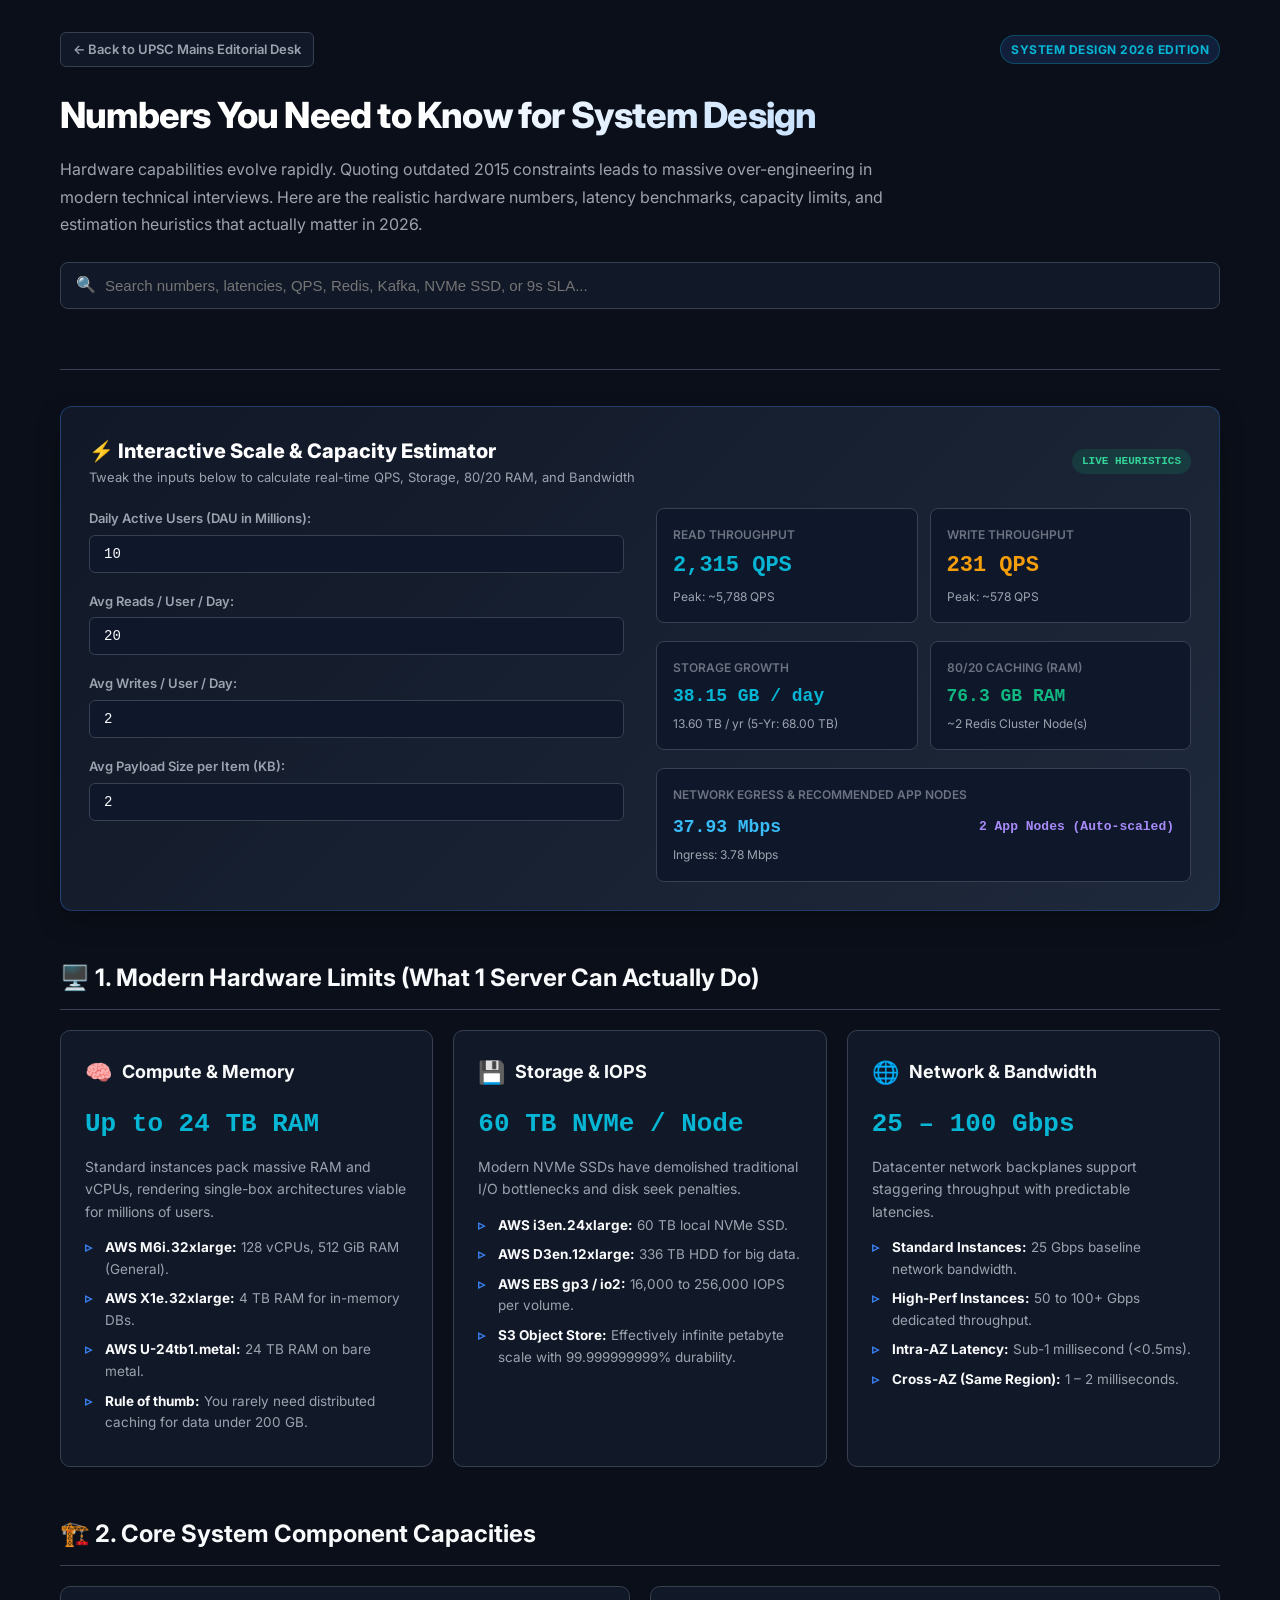
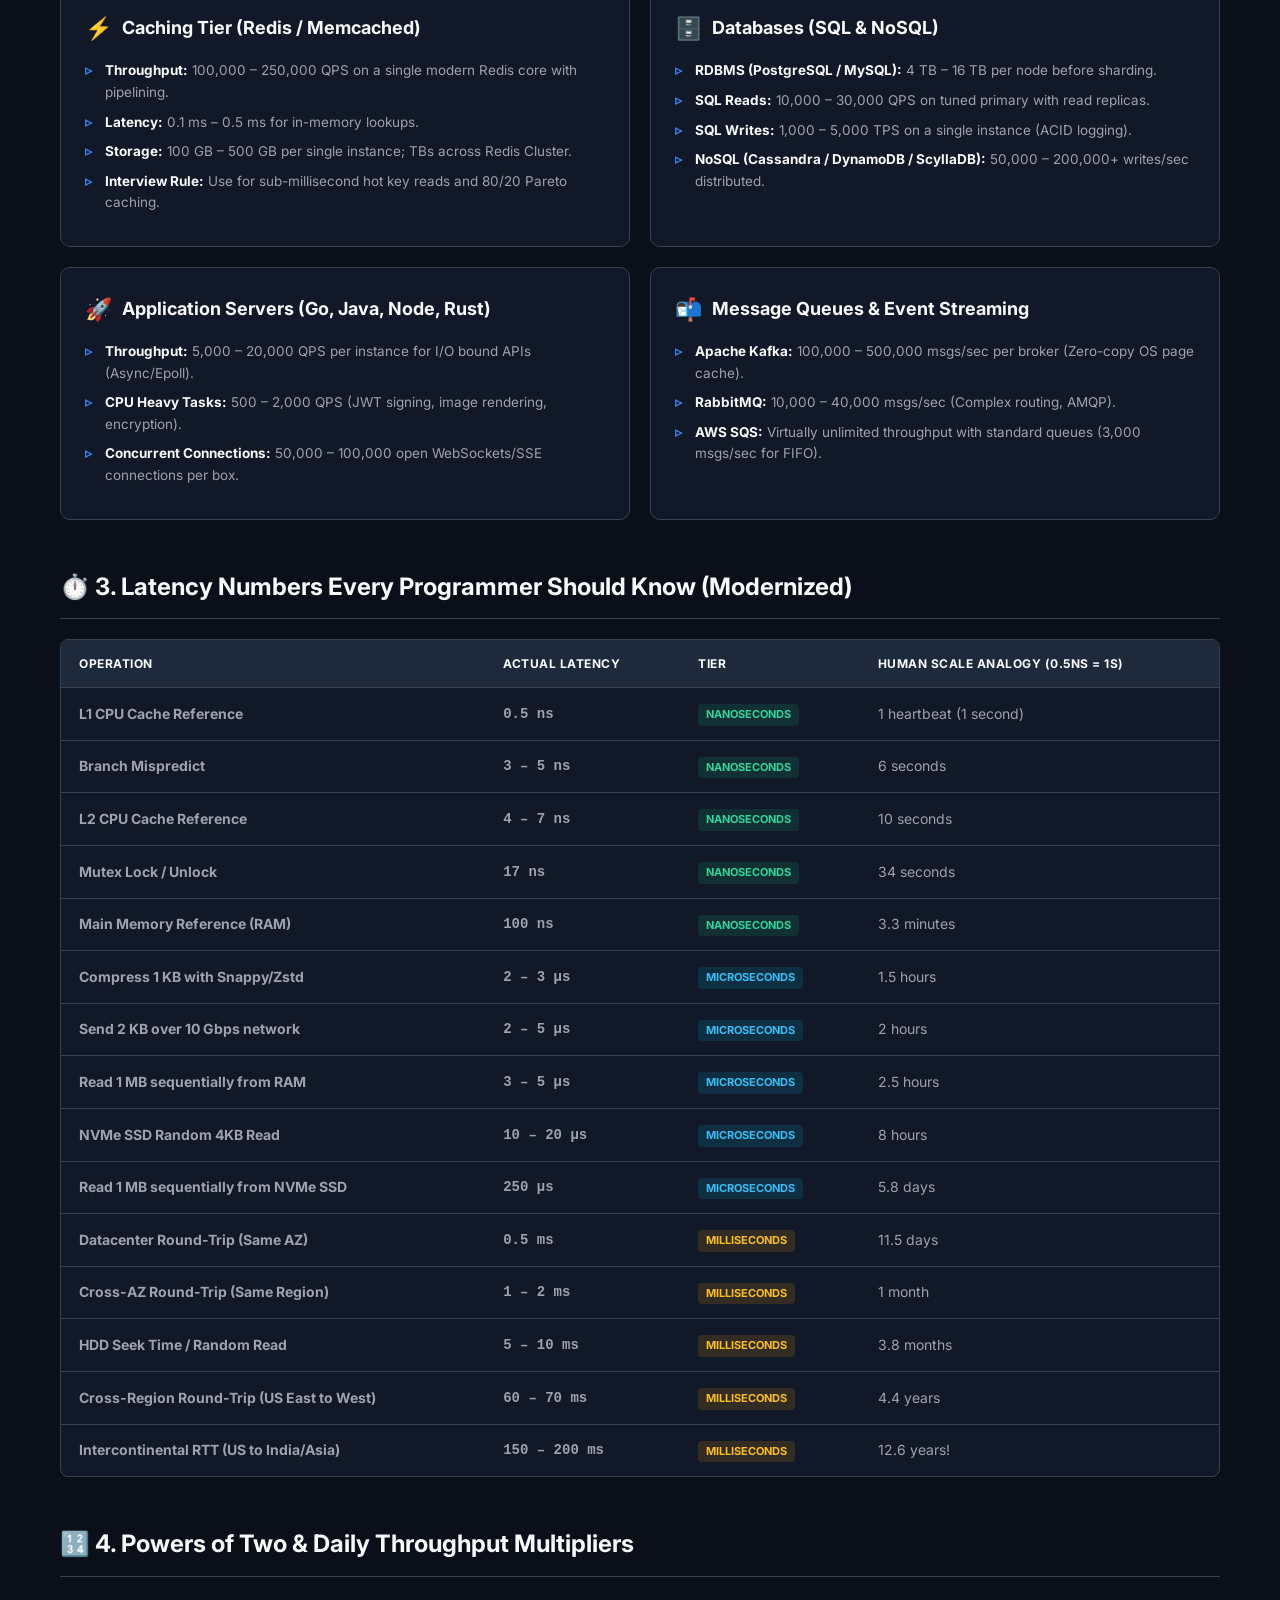
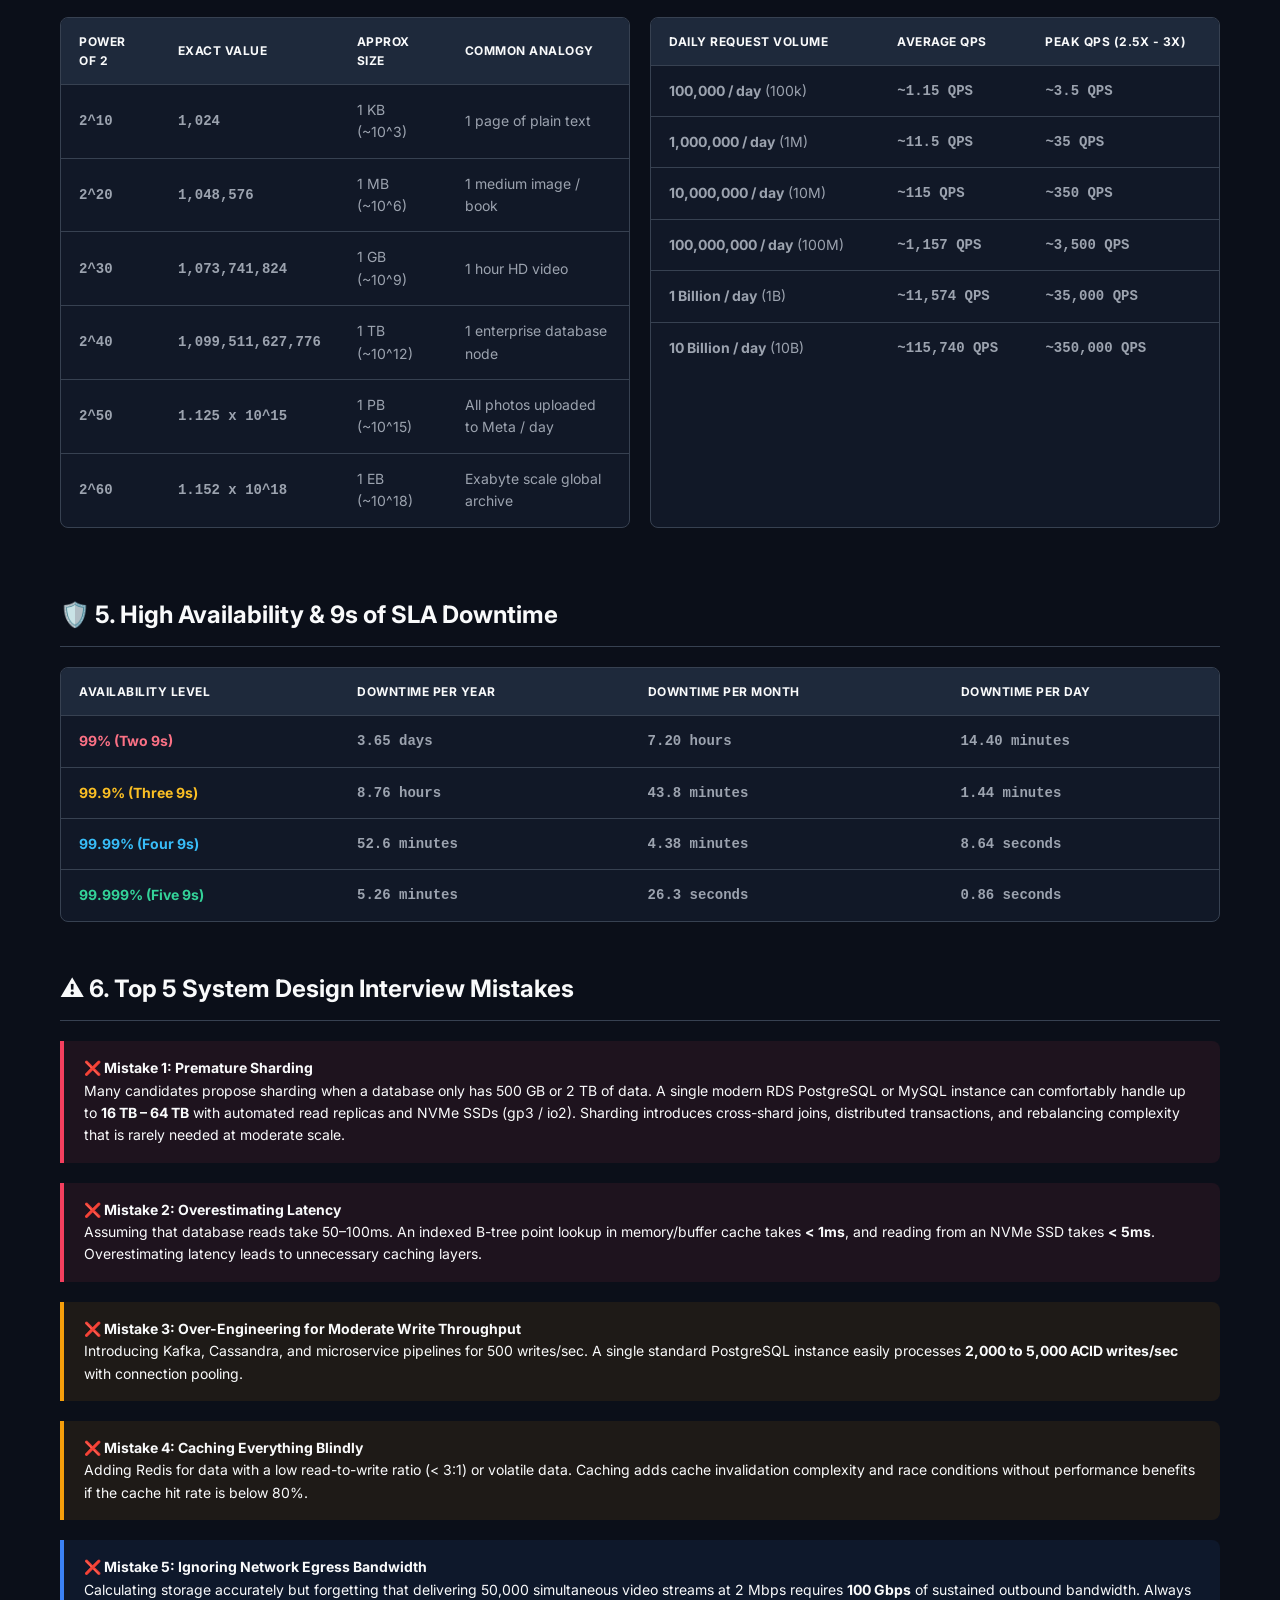
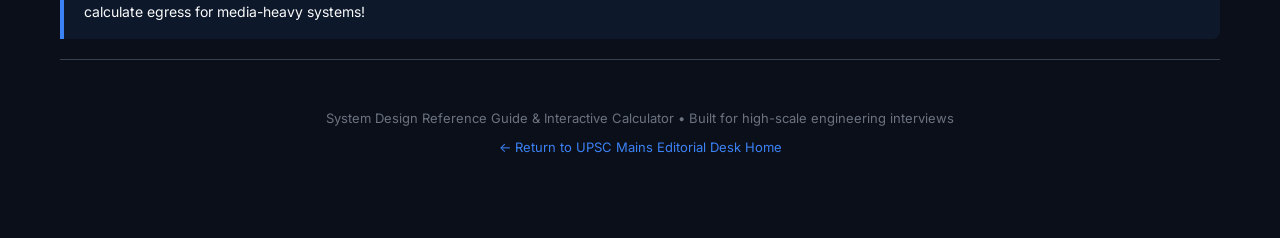
==== frontend/system-design/index.html @ 25557ac2 "Add System Design Numbers to Know interactive reference guide and capacity calculator under /system-" ====
<!DOCTYPE html>
<html lang="en">
<head>
    <meta charset="UTF-8">
    <meta name="viewport" content="width=device-width, initial-scale=1.0">
    <title>Numbers to Know for System Design Interviews | Interactive Reference</title>
    <link rel="preconnect" href="https://fonts.googleapis.com">
    <link rel="preconnect" href="https://fonts.gstatic.com" crossorigin>
    <link href="https://fonts.googleapis.com/css2?family=Inter:wght@400;500;600;700;800&family=JetBrains+Mono:wght@400;500;700;800&display=swap" rel="stylesheet">
    <link rel="stylesheet" href="css/system-design.css">
</head>
<body>

    <div class="sd-container">
        
        <!-- Header & Navigation -->
        <header class="sd-header">
            <div class="sd-top-nav">
                <a href="/" class="back-badge-link">
                    <span>← Back to UPSC Mains Editorial Desk</span>
                </a>
                <span class="sd-pill-tag">System Design 2026 Edition</span>
            </div>
            <h1 class="sd-title">Numbers You Need to Know for System Design</h1>
            <p class="sd-subtitle">
                Hardware capabilities evolve rapidly. Quoting outdated 2015 constraints leads to massive over-engineering in modern technical interviews. Here are the realistic hardware numbers, latency benchmarks, capacity limits, and estimation heuristics that actually matter in 2026.
            </p>

            <!-- Search Box -->
            <div class="sd-search-box">
                <span class="search-icon">🔍</span>
                <input type="text" id="sd-search" class="sd-search-input" placeholder="Search numbers, latencies, QPS, Redis, Kafka, NVMe SSD, or 9s SLA...">
            </div>
        </header>

        <!-- 🧮 INTERACTIVE CAPACITY CALCULATOR -->
        <section class="calc-card">
            <div style="display:flex; justify-content:space-between; align-items:center; margin-bottom: 20px;">
                <div>
                    <h2 style="font-size: 20px; font-weight: 800; color: #fff;">⚡ Interactive Scale & Capacity Estimator</h2>
                    <p style="font-size: 13px; color: var(--text-secondary);">Tweak the inputs below to calculate real-time QPS, Storage, 80/20 RAM, and Bandwidth</p>
                </div>
                <span style="background: rgba(16, 185, 129, 0.15); color: #34d399; font-size: 11px; font-weight: 700; padding: 4px 10px; border-radius: 20px; font-family: var(--font-mono);">
                    LIVE HEURISTICS
                </span>
            </div>

            <div class="calc-grid">
                <!-- Inputs -->
                <div class="calc-inputs">
                    <div class="input-group">
                        <label>Daily Active Users (DAU in Millions):</label>
                        <input type="number" id="calc-dau" class="input-field" value="10" step="1" min="0.1">
                    </div>
                    <div class="input-group">
                        <label>Avg Reads / User / Day:</label>
                        <input type="number" id="calc-reads" class="input-field" value="20" step="1" min="0">
                    </div>
                    <div class="input-group">
                        <label>Avg Writes / User / Day:</label>
                        <input type="number" id="calc-writes" class="input-field" value="2" step="0.5" min="0">
                    </div>
                    <div class="input-group">
                        <label>Avg Payload Size per Item (KB):</label>
                        <input type="number" id="calc-size" class="input-field" value="2" step="0.5" min="0.1">
                    </div>
                </div>

                <!-- Outputs -->
                <div class="calc-outputs">
                    <div style="display:grid; grid-template-columns: 1fr 1fr; gap: 12px;">
                        <div class="calc-result-box">
                            <div class="res-label">Read Throughput</div>
                            <div class="res-value" id="res-read-qps">2,315 QPS</div>
                            <div class="res-sub" id="res-peak-read-qps">Peak: ~5,787 QPS</div>
                        </div>
                        <div class="calc-result-box">
                            <div class="res-label">Write Throughput</div>
                            <div class="res-value" id="res-write-qps" style="color:#f59e0b;">231 QPS</div>
                            <div class="res-sub" id="res-peak-write-qps">Peak: ~579 QPS</div>
                        </div>
                    </div>

                    <div style="display:grid; grid-template-columns: 1fr 1fr; gap: 12px;">
                        <div class="calc-result-box">
                            <div class="res-label">Storage Growth</div>
                            <div class="res-value" id="res-storage-daily" style="font-size:18px;">38.15 GB / day</div>
                            <div class="res-sub" id="res-storage-yearly">13.92 TB / yr</div>
                        </div>
                        <div class="calc-result-box">
                            <div class="res-label">80/20 Caching (RAM)</div>
                            <div class="res-value" id="res-cache-ram" style="font-size:18px; color:#10b981;">76.3 GB RAM</div>
                            <div class="res-sub" id="res-cache-nodes">~2 Redis Nodes</div>
                        </div>
                    </div>

                    <div class="calc-result-box">
                        <div class="res-label">Network Egress & Recommended App Nodes</div>
                        <div style="display:flex; justify-content:space-between; align-items:center; margin-top:4px;">
                            <div class="res-value" id="res-bandwidth-egress" style="font-size:18px; color:#38bdf8;">37.04 Mbps</div>
                            <div style="font-family:var(--font-mono); font-size:13px; font-weight:700; color:#a78bfa;" id="res-recommended-servers">2 App Nodes (Auto-scaled)</div>
                        </div>
                        <div class="res-sub" id="res-bandwidth-ingress">Ingress: 3.70 Mbps</div>
                    </div>
                </div>
            </div>
        </section>

        <!-- 🚀 1. MODERN HARDWARE LIMITS (2026) -->
        <h2 class="section-heading">🖥️ 1. Modern Hardware Limits (What 1 Server Can Actually Do)</h2>
        <div class="grid-3">
            <div class="sd-card">
                <div class="card-icon-title">
                    <span class="card-icon">🧠</span>
                    <h3 class="card-title">Compute & Memory</h3>
                </div>
                <div class="card-metric-highlight">Up to 24 TB RAM</div>
                <p class="card-desc">Standard instances pack massive RAM and vCPUs, rendering single-box architectures viable for millions of users.</p>
                <ul class="card-bullet-list">
                    <li><strong>AWS M6i.32xlarge:</strong> 128 vCPUs, 512 GiB RAM (General).</li>
                    <li><strong>AWS X1e.32xlarge:</strong> 4 TB RAM for in-memory DBs.</li>
                    <li><strong>AWS U-24tb1.metal:</strong> 24 TB RAM on bare metal.</li>
                    <li><strong>Rule of thumb:</strong> You rarely need distributed caching for data under 200 GB.</li>
                </ul>
            </div>

            <div class="sd-card">
                <div class="card-icon-title">
                    <span class="card-icon">💾</span>
                    <h3 class="card-title">Storage & IOPS</h3>
                </div>
                <div class="card-metric-highlight">60 TB NVMe / Node</div>
                <p class="card-desc">Modern NVMe SSDs have demolished traditional I/O bottlenecks and disk seek penalties.</p>
                <ul class="card-bullet-list">
                    <li><strong>AWS i3en.24xlarge:</strong> 60 TB local NVMe SSD.</li>
                    <li><strong>AWS D3en.12xlarge:</strong> 336 TB HDD for big data.</li>
                    <li><strong>AWS EBS gp3 / io2:</strong> 16,000 to 256,000 IOPS per volume.</li>
                    <li><strong>S3 Object Store:</strong> Effectively infinite petabyte scale with 99.999999999% durability.</li>
                </ul>
            </div>

            <div class="sd-card">
                <div class="card-icon-title">
                    <span class="card-icon">🌐</span>
                    <h3 class="card-title">Network & Bandwidth</h3>
                </div>
                <div class="card-metric-highlight">25 – 100 Gbps</div>
                <p class="card-desc">Datacenter network backplanes support staggering throughput with predictable latencies.</p>
                <ul class="card-bullet-list">
                    <li><strong>Standard Instances:</strong> 25 Gbps baseline network bandwidth.</li>
                    <li><strong>High-Perf Instances:</strong> 50 to 100+ Gbps dedicated throughput.</li>
                    <li><strong>Intra-AZ Latency:</strong> Sub-1 millisecond (<0.5ms).</li>
                    <li><strong>Cross-AZ (Same Region):</strong> 1 – 2 milliseconds.</li>
                </ul>
            </div>
        </div>

        <!-- ⚙️ 2. SYSTEM COMPONENT CAPACITIES -->
        <h2 class="section-heading">🏗️ 2. Core System Component Capacities</h2>
        <div class="grid-2">
            <div class="sd-card">
                <div class="card-icon-title">
                    <span class="card-icon">⚡</span>
                    <h3 class="card-title">Caching Tier (Redis / Memcached)</h3>
                </div>
                <ul class="card-bullet-list">
                    <li><strong>Throughput:</strong> 100,000 – 250,000 QPS on a single modern Redis core with pipelining.</li>
                    <li><strong>Latency:</strong> 0.1 ms – 0.5 ms for in-memory lookups.</li>
                    <li><strong>Storage:</strong> 100 GB – 500 GB per single instance; TBs across Redis Cluster.</li>
                    <li><strong>Interview Rule:</strong> Use for sub-millisecond hot key reads and 80/20 Pareto caching.</li>
                </ul>
            </div>

            <div class="sd-card">
                <div class="card-icon-title">
                    <span class="card-icon">🗄️</span>
                    <h3 class="card-title">Databases (SQL & NoSQL)</h3>
                </div>
                <ul class="card-bullet-list">
                    <li><strong>RDBMS (PostgreSQL / MySQL):</strong> 4 TB – 16 TB per node before sharding.</li>
                    <li><strong>SQL Reads:</strong> 10,000 – 30,000 QPS on tuned primary with read replicas.</li>
                    <li><strong>SQL Writes:</strong> 1,000 – 5,000 TPS on a single instance (ACID logging).</li>
                    <li><strong>NoSQL (Cassandra / DynamoDB / ScyllaDB):</strong> 50,000 – 200,000+ writes/sec distributed.</li>
                </ul>
            </div>

            <div class="sd-card">
                <div class="card-icon-title">
                    <span class="card-icon">🚀</span>
                    <h3 class="card-title">Application Servers (Go, Java, Node, Rust)</h3>
                </div>
                <ul class="card-bullet-list">
                    <li><strong>Throughput:</strong> 5,000 – 20,000 QPS per instance for I/O bound APIs (Async/Epoll).</li>
                    <li><strong>CPU Heavy Tasks:</strong> 500 – 2,000 QPS (JWT signing, image rendering, encryption).</li>
                    <li><strong>Concurrent Connections:</strong> 50,000 – 100,000 open WebSockets/SSE connections per box.</li>
                </ul>
            </div>

            <div class="sd-card">
                <div class="card-icon-title">
                    <span class="card-icon">📬</span>
                    <h3 class="card-title">Message Queues & Event Streaming</h3>
                </div>
                <ul class="card-bullet-list">
                    <li><strong>Apache Kafka:</strong> 100,000 – 500,000 msgs/sec per broker (Zero-copy OS page cache).</li>
                    <li><strong>RabbitMQ:</strong> 10,000 – 40,000 msgs/sec (Complex routing, AMQP).</li>
                    <li><strong>AWS SQS:</strong> Virtually unlimited throughput with standard queues (3,000 msgs/sec for FIFO).</li>
                </ul>
            </div>
        </div>

        <!-- ⏱️ 3. LATENCY NUMBERS EVERY SYSTEM DESIGNER MUST KNOW -->
        <h2 class="section-heading">⏱️ 3. Latency Numbers Every Programmer Should Know (Modernized)</h2>
        <div class="table-responsive">
            <table class="sd-table">
                <thead>
                    <tr>
                        <th>Operation</th>
                        <th>Actual Latency</th>
                        <th>Tier</th>
                        <th>Human Scale Analogy (0.5ns = 1s)</th>
                    </tr>
                </thead>
                <tbody>
                    <tr>
                        <td><strong>L1 CPU Cache Reference</strong></td>
                        <td class="mono-val">0.5 ns</td>
                        <td><span class="badge-tier tier-ns">Nanoseconds</span></td>
                        <td>1 heartbeat (1 second)</td>
                    </tr>
                    <tr>
                        <td><strong>Branch Mispredict</strong></td>
                        <td class="mono-val">3 – 5 ns</td>
                        <td><span class="badge-tier tier-ns">Nanoseconds</span></td>
                        <td>6 seconds</td>
                    </tr>
                    <tr>
                        <td><strong>L2 CPU Cache Reference</strong></td>
                        <td class="mono-val">4 – 7 ns</td>
                        <td><span class="badge-tier tier-ns">Nanoseconds</span></td>
                        <td>10 seconds</td>
                    </tr>
                    <tr>
                        <td><strong>Mutex Lock / Unlock</strong></td>
                        <td class="mono-val">17 ns</td>
                        <td><span class="badge-tier tier-ns">Nanoseconds</span></td>
                        <td>34 seconds</td>
                    </tr>
                    <tr>
                        <td><strong>Main Memory Reference (RAM)</strong></td>
                        <td class="mono-val">100 ns</td>
                        <td><span class="badge-tier tier-ns">Nanoseconds</span></td>
                        <td>3.3 minutes</td>
                    </tr>
                    <tr>
                        <td><strong>Compress 1 KB with Snappy/Zstd</strong></td>
                        <td class="mono-val">2 – 3 µs</td>
                        <td><span class="badge-tier tier-us">Microseconds</span></td>
                        <td>1.5 hours</td>
                    </tr>
                    <tr>
                        <td><strong>Send 2 KB over 10 Gbps network</strong></td>
                        <td class="mono-val">2 – 5 µs</td>
                        <td><span class="badge-tier tier-us">Microseconds</span></td>
                        <td>2 hours</td>
                    </tr>
                    <tr>
                        <td><strong>Read 1 MB sequentially from RAM</strong></td>
                        <td class="mono-val">3 – 5 µs</td>
                        <td><span class="badge-tier tier-us">Microseconds</span></td>
                        <td>2.5 hours</td>
                    </tr>
                    <tr>
                        <td><strong>NVMe SSD Random 4KB Read</strong></td>
                        <td class="mono-val">10 – 20 µs</td>
                        <td><span class="badge-tier tier-us">Microseconds</span></td>
                        <td>8 hours</td>
                    </tr>
                    <tr>
                        <td><strong>Read 1 MB sequentially from NVMe SSD</strong></td>
                        <td class="mono-val">250 µs</td>
                        <td><span class="badge-tier tier-us">Microseconds</span></td>
                        <td>5.8 days</td>
                    </tr>
                    <tr>
                        <td><strong>Datacenter Round-Trip (Same AZ)</strong></td>
                        <td class="mono-val">0.5 ms</td>
                        <td><span class="badge-tier tier-ms">Milliseconds</span></td>
                        <td>11.5 days</td>
                    </tr>
                    <tr>
                        <td><strong>Cross-AZ Round-Trip (Same Region)</strong></td>
                        <td class="mono-val">1 – 2 ms</td>
                        <td><span class="badge-tier tier-ms">Milliseconds</span></td>
                        <td>1 month</td>
                    </tr>
                    <tr>
                        <td><strong>HDD Seek Time / Random Read</strong></td>
                        <td class="mono-val">5 – 10 ms</td>
                        <td><span class="badge-tier tier-ms">Milliseconds</span></td>
                        <td>3.8 months</td>
                    </tr>
                    <tr>
                        <td><strong>Cross-Region Round-Trip (US East to West)</strong></td>
                        <td class="mono-val">60 – 70 ms</td>
                        <td><span class="badge-tier tier-ms">Milliseconds</span></td>
                        <td>4.4 years</td>
                    </tr>
                    <tr>
                        <td><strong>Intercontinental RTT (US to India/Asia)</strong></td>
                        <td class="mono-val">150 – 200 ms</td>
                        <td><span class="badge-tier tier-ms">Milliseconds</span></td>
                        <td>12.6 years!</td>
                    </tr>
                </tbody>
            </table>
        </div>

        <!-- 🔢 4. POWERS OF TWO & QPS MULTIPLIERS -->
        <h2 class="section-heading">🔢 4. Powers of Two & Daily Throughput Multipliers</h2>
        <div class="grid-2">
            <div class="table-responsive">
                <table class="sd-table">
                    <thead>
                        <tr>
                            <th>Power of 2</th>
                            <th>Exact Value</th>
                            <th>Approx Size</th>
                            <th>Common Analogy</th>
                        </tr>
                    </thead>
                    <tbody>
                        <tr>
                            <td class="mono-val">2^10</td>
                            <td class="mono-val">1,024</td>
                            <td>1 KB (~10^3)</td>
                            <td>1 page of plain text</td>
                        </tr>
                        <tr>
                            <td class="mono-val">2^20</td>
                            <td class="mono-val">1,048,576</td>
                            <td>1 MB (~10^6)</td>
                            <td>1 medium image / book</td>
                        </tr>
                        <tr>
                            <td class="mono-val">2^30</td>
                            <td class="mono-val">1,073,741,824</td>
                            <td>1 GB (~10^9)</td>
                            <td>1 hour HD video</td>
                        </tr>
                        <tr>
                            <td class="mono-val">2^40</td>
                            <td class="mono-val">1,099,511,627,776</td>
                            <td>1 TB (~10^12)</td>
                            <td>1 enterprise database node</td>
                        </tr>
                        <tr>
                            <td class="mono-val">2^50</td>
                            <td class="mono-val">1.125 x 10^15</td>
                            <td>1 PB (~10^15)</td>
                            <td>All photos uploaded to Meta / day</td>
                        </tr>
                        <tr>
                            <td class="mono-val">2^60</td>
                            <td class="mono-val">1.152 x 10^18</td>
                            <td>1 EB (~10^18)</td>
                            <td>Exabyte scale global archive</td>
                        </tr>
                    </tbody>
                </table>
            </div>

            <div class="table-responsive">
                <table class="sd-table">
                    <thead>
                        <tr>
                            <th>Daily Request Volume</th>
                            <th>Average QPS</th>
                            <th>Peak QPS (2.5x - 3x)</th>
                        </tr>
                    </thead>
                    <tbody>
                        <tr>
                            <td><strong>100,000 / day</strong> (100k)</td>
                            <td class="mono-val">~1.15 QPS</td>
                            <td class="mono-val">~3.5 QPS</td>
                        </tr>
                        <tr>
                            <td><strong>1,000,000 / day</strong> (1M)</td>
                            <td class="mono-val">~11.5 QPS</td>
                            <td class="mono-val">~35 QPS</td>
                        </tr>
                        <tr>
                            <td><strong>10,000,000 / day</strong> (10M)</td>
                            <td class="mono-val">~115 QPS</td>
                            <td class="mono-val">~350 QPS</td>
                        </tr>
                        <tr>
                            <td><strong>100,000,000 / day</strong> (100M)</td>
                            <td class="mono-val">~1,157 QPS</td>
                            <td class="mono-val">~3,500 QPS</td>
                        </tr>
                        <tr>
                            <td><strong>1 Billion / day</strong> (1B)</td>
                            <td class="mono-val">~11,574 QPS</td>
                            <td class="mono-val">~35,000 QPS</td>
                        </tr>
                        <tr>
                            <td><strong>10 Billion / day</strong> (10B)</td>
                            <td class="mono-val">~115,740 QPS</td>
                            <td class="mono-val">~350,000 QPS</td>
                        </tr>
                    </tbody>
                </table>
            </div>
        </div>

        <!-- 🛡️ 5. HIGH AVAILABILITY & SLA (THE 9s) -->
        <h2 class="section-heading">🛡️ 5. High Availability & 9s of SLA Downtime</h2>
        <div class="table-responsive">
            <table class="sd-table">
                <thead>
                    <tr>
                        <th>Availability Level</th>
                        <th>Downtime per Year</th>
                        <th>Downtime per Month</th>
                        <th>Downtime per Day</th>
                    </tr>
                </thead>
                <tbody>
                    <tr>
                        <td><strong style="color:#fb7185;">99% (Two 9s)</strong></td>
                        <td class="mono-val">3.65 days</td>
                        <td class="mono-val">7.20 hours</td>
                        <td class="mono-val">14.40 minutes</td>
                    </tr>
                    <tr>
                        <td><strong style="color:#fbbf24;">99.9% (Three 9s)</strong></td>
                        <td class="mono-val">8.76 hours</td>
                        <td class="mono-val">43.8 minutes</td>
                        <td class="mono-val">1.44 minutes</td>
                    </tr>
                    <tr>
                        <td><strong style="color:#38bdf8;">99.99% (Four 9s)</strong></td>
                        <td class="mono-val">52.6 minutes</td>
                        <td class="mono-val">4.38 minutes</td>
                        <td class="mono-val">8.64 seconds</td>
                    </tr>
                    <tr>
                        <td><strong style="color:#34d399;">99.999% (Five 9s)</strong></td>
                        <td class="mono-val">5.26 minutes</td>
                        <td class="mono-val">26.3 seconds</td>
                        <td class="mono-val">0.86 seconds</td>
                    </tr>
                </tbody>
            </table>
        </div>

        <!-- ⚠️ 6. COMMON INTERVIEW MISTAKES (DEEP DIVE) -->
        <h2 class="section-heading">⚠️ 6. Top 5 System Design Interview Mistakes</h2>
        <div class="sd-alert danger">
            <strong>❌ Mistake 1: Premature Sharding</strong><br>
            Many candidates propose sharding when a database only has 500 GB or 2 TB of data. A single modern RDS PostgreSQL or MySQL instance can comfortably handle up to <strong>16 TB – 64 TB</strong> with automated read replicas and NVMe SSDs (gp3 / io2). Sharding introduces cross-shard joins, distributed transactions, and rebalancing complexity that is rarely needed at moderate scale.
        </div>

        <div class="sd-alert danger">
            <strong>❌ Mistake 2: Overestimating Latency</strong><br>
            Assuming that database reads take 50–100ms. An indexed B-tree point lookup in memory/buffer cache takes <strong>< 1ms</strong>, and reading from an NVMe SSD takes <strong>< 5ms</strong>. Overestimating latency leads to unnecessary caching layers.
        </div>

        <div class="sd-alert">
            <strong>❌ Mistake 3: Over-Engineering for Moderate Write Throughput</strong><br>
            Introducing Kafka, Cassandra, and microservice pipelines for 500 writes/sec. A single standard PostgreSQL instance easily processes <strong>2,000 to 5,000 ACID writes/sec</strong> with connection pooling.
        </div>

        <div class="sd-alert">
            <strong>❌ Mistake 4: Caching Everything Blindly</strong><br>
            Adding Redis for data with a low read-to-write ratio (< 3:1) or volatile data. Caching adds cache invalidation complexity and race conditions without performance benefits if the cache hit rate is below 80%.
        </div>

        <div class="sd-alert info">
            <strong>❌ Mistake 5: Ignoring Network Egress Bandwidth</strong><br>
            Calculating storage accurately but forgetting that delivering 50,000 simultaneous video streams at 2 Mbps requires <strong>100 Gbps</strong> of sustained outbound bandwidth. Always calculate egress for media-heavy systems!
        </div>

        <!-- Footer -->
        <footer class="sd-footer">
            <p>System Design Reference Guide & Interactive Calculator • Built for high-scale engineering interviews</p>
            <p style="margin-top: 8px;">
                <a href="/" style="color: var(--accent-blue); text-decoration: none;">← Return to UPSC Mains Editorial Desk Home</a>
            </p>
        </footer>

    </div>

    <script src="js/system-design.js"></script>
</body>
</html>
---- frontend/system-design/css/system-design.css ----
:root {
  --bg-primary: #0b0f19;
  --bg-secondary: #111827;
  --bg-card: #1f2937;
  --bg-card-hover: #283548;
  --border-color: #374151;
  --border-focus: #3b82f6;
  --text-main: #f9fafb;
  --text-secondary: #9ca3af;
  --text-muted: #6b7280;
  --accent-blue: #3b82f6;
  --accent-cyan: #06b6d4;
  --accent-emerald: #10b981;
  --accent-amber: #f59e0b;
  --accent-rose: #f43f5e;
  --accent-purple: #8b5cf6;
  --font-mono: ui-monospace, SFMono-Regular, Menlo, Monaco, Consolas, monospace;
  --font-sans: 'Inter', -apple-system, BlinkMacSystemFont, "Segoe UI", Roboto, sans-serif;
}

* {
  box-sizing: border-box;
  margin: 0;
  padding: 0;
}

body {
  font-family: var(--font-sans);
  background-color: var(--bg-primary);
  color: var(--text-main);
  line-height: 1.6;
  -webkit-font-smoothing: antialiased;
}

.sd-container {
  max-width: 1200px;
  margin: 0 auto;
  padding: 32px 20px 80px 20px;
}

/* Header & Masthead */
.sd-header {
  border-bottom: 1px solid var(--border-color);
  padding-bottom: 28px;
  margin-bottom: 36px;
}

.sd-top-nav {
  display: flex;
  justify-content: space-between;
  align-items: center;
  margin-bottom: 20px;
}

.back-badge-link {
  display: inline-flex;
  align-items: center;
  gap: 6px;
  color: var(--text-secondary);
  text-decoration: none;
  font-size: 13px;
  font-weight: 600;
  padding: 6px 12px;
  background: var(--bg-secondary);
  border: 1px solid var(--border-color);
  border-radius: 6px;
  transition: all 0.2s;
}

.back-badge-link:hover {
  color: var(--text-main);
  border-color: var(--accent-blue);
  background: rgba(59, 130, 246, 0.1);
}

.sd-pill-tag {
  background: rgba(59, 130, 246, 0.15);
  color: var(--accent-cyan);
  font-size: 12px;
  font-weight: 700;
  padding: 4px 10px;
  border-radius: 20px;
  border: 1px solid rgba(6, 182, 212, 0.3);
  text-transform: uppercase;
  letter-spacing: 0.5px;
}

.sd-title {
  font-size: 36px;
  font-weight: 800;
  letter-spacing: -0.8px;
  margin-bottom: 12px;
  background: linear-gradient(135deg, #ffffff 30%, #93c5fd 100%);
  -webkit-background-clip: text;
  -webkit-text-fill-color: transparent;
}

.sd-subtitle {
  color: var(--text-secondary);
  font-size: 16px;
  max-width: 860px;
  line-height: 1.7;
}

/* Quick Search Bar */
.sd-search-box {
  margin: 24px 0 32px 0;
  position: relative;
}

.sd-search-input {
  width: 100%;
  background: var(--bg-secondary);
  border: 1px solid var(--border-color);
  color: var(--text-main);
  font-size: 15px;
  padding: 14px 18px 14px 44px;
  border-radius: 8px;
  outline: none;
  transition: border-color 0.2s, box-shadow 0.2s;
}

.sd-search-input:focus {
  border-color: var(--accent-blue);
  box-shadow: 0 0 0 3px rgba(59, 130, 246, 0.2);
}

.search-icon {
  position: absolute;
  left: 16px;
  top: 50%;
  transform: translateY(-50%);
  color: var(--text-muted);
  font-size: 16px;
}

/* Section Titles */
.section-heading {
  font-size: 24px;
  font-weight: 700;
  margin: 48px 0 20px 0;
  display: flex;
  align-items: center;
  gap: 10px;
  color: var(--text-main);
  border-bottom: 1px solid var(--border-color);
  padding-bottom: 12px;
}

/* Cards Grid */
.grid-3 {
  display: grid;
  grid-template-columns: repeat(auto-fit, minmax(320px, 1fr));
  gap: 20px;
  margin-bottom: 24px;
}

.grid-2 {
  display: grid;
  grid-template-columns: repeat(auto-fit, minmax(460px, 1fr));
  gap: 20px;
  margin-bottom: 24px;
}

.sd-card {
  background: var(--bg-secondary);
  border: 1px solid var(--border-color);
  border-radius: 10px;
  padding: 24px;
  transition: transform 0.2s, border-color 0.2s;
}

.sd-card:hover {
  border-color: rgba(59, 130, 246, 0.4);
}

.card-icon-title {
  display: flex;
  align-items: center;
  gap: 10px;
  margin-bottom: 14px;
}

.card-icon {
  font-size: 22px;
}

.card-title {
  font-size: 18px;
  font-weight: 700;
  color: var(--text-main);
}

.card-metric-highlight {
  font-family: var(--font-mono);
  font-size: 26px;
  font-weight: 800;
  color: var(--accent-cyan);
  margin: 10px 0;
}

.card-desc {
  color: var(--text-secondary);
  font-size: 14px;
  line-height: 1.6;
}

.card-bullet-list {
  list-style: none;
  margin-top: 14px;
  font-size: 13.5px;
}

.card-bullet-list li {
  position: relative;
  padding-left: 20px;
  margin-bottom: 8px;
  color: var(--text-secondary);
}

.card-bullet-list li::before {
  content: "▹";
  position: absolute;
  left: 0;
  color: var(--accent-blue);
  font-weight: bold;
}

.card-bullet-list strong {
  color: var(--text-main);
}

/* Tables */
.table-responsive {
  overflow-x: auto;
  border: 1px solid var(--border-color);
  border-radius: 8px;
  background: var(--bg-secondary);
  margin: 20px 0;
}

.sd-table {
  width: 100%;
  border-collapse: collapse;
  text-align: left;
  font-size: 14px;
}

.sd-table th {
  background: #1e293b;
  color: var(--text-main);
  font-weight: 700;
  padding: 14px 18px;
  border-bottom: 1px solid var(--border-color);
  text-transform: uppercase;
  font-size: 12px;
  letter-spacing: 0.5px;
}

.sd-table td {
  padding: 14px 18px;
  border-bottom: 1px solid var(--border-color);
  color: var(--text-secondary);
}

.sd-table tr:last-child td {
  border-bottom: none;
}

.sd-table tr:hover td {
  background: rgba(255, 255, 255, 0.02);
}

.mono-val {
  font-family: var(--font-mono);
  font-weight: 700;
  color: var(--accent-cyan);
}

.badge-tier {
  display: inline-block;
  font-size: 11px;
  font-weight: 700;
  padding: 2px 8px;
  border-radius: 4px;
  text-transform: uppercase;
}

.tier-ns { background: rgba(16, 185, 129, 0.15); color: #34d399; }
.tier-us { background: rgba(6, 182, 212, 0.15); color: #38bdf8; }
.tier-ms { background: rgba(245, 158, 11, 0.15); color: #fbbf24; }
.tier-sec { background: rgba(244, 63, 94, 0.15); color: #fb7185; }

/* Interactive Latency Visualizer */
.latency-bar-container {
  display: flex;
  align-items: center;
  gap: 12px;
}

.latency-bar {
  height: 8px;
  border-radius: 4px;
  background: linear-gradient(90deg, #10b981, #3b82f6);
}

/* Interactive Calculator Box */
.calc-card {
  background: linear-gradient(135deg, #111827 0%, #1e293b 100%);
  border: 1px solid rgba(59, 130, 246, 0.3);
  border-radius: 12px;
  padding: 28px;
  margin: 32px 0;
  box-shadow: 0 10px 30px -10px rgba(0, 0, 0, 0.5);
}

.calc-grid {
  display: grid;
  grid-template-columns: 1fr 1fr;
  gap: 32px;
}

@media (max-width: 800px) {
  .calc-grid {
    grid-template-columns: 1fr;
  }
}

.calc-inputs, .calc-outputs {
  display: flex;
  flex-direction: column;
  gap: 18px;
}

.input-group label {
  display: block;
  font-size: 13px;
  font-weight: 600;
  color: var(--text-secondary);
  margin-bottom: 6px;
}

.input-field {
  width: 100%;
  background: #0f172a;
  border: 1px solid var(--border-color);
  color: var(--text-main);
  padding: 10px 14px;
  border-radius: 6px;
  font-family: var(--font-mono);
  font-size: 14px;
  outline: none;
}

.input-field:focus {
  border-color: var(--accent-blue);
}

.calc-result-box {
  background: #0f172a;
  border: 1px solid var(--border-color);
  border-radius: 8px;
  padding: 16px;
}

.res-label {
  font-size: 12px;
  font-weight: 600;
  color: var(--text-muted);
  text-transform: uppercase;
}

.res-value {
  font-family: var(--font-mono);
  font-size: 22px;
  font-weight: 800;
  color: var(--accent-cyan);
  margin: 4px 0;
}

.res-sub {
  font-size: 12px;
  color: var(--text-secondary);
}

/* Callout Alert Boxes */
.sd-alert {
  background: rgba(245, 158, 11, 0.08);
  border-left: 4px solid var(--accent-amber);
  padding: 16px 20px;
  border-radius: 0 8px 8px 0;
  margin: 20px 0;
  font-size: 14px;
  color: var(--text-main);
}

.sd-alert.danger {
  background: rgba(244, 63, 94, 0.08);
  border-left-color: var(--accent-rose);
}

.sd-alert.info {
  background: rgba(59, 130, 246, 0.08);
  border-left-color: var(--accent-blue);
}

/* Footer */
.sd-footer {
  text-align: center;
  padding-top: 48px;
  border-top: 1px solid var(--border-color);
  color: var(--text-muted);
  font-size: 13px;
}
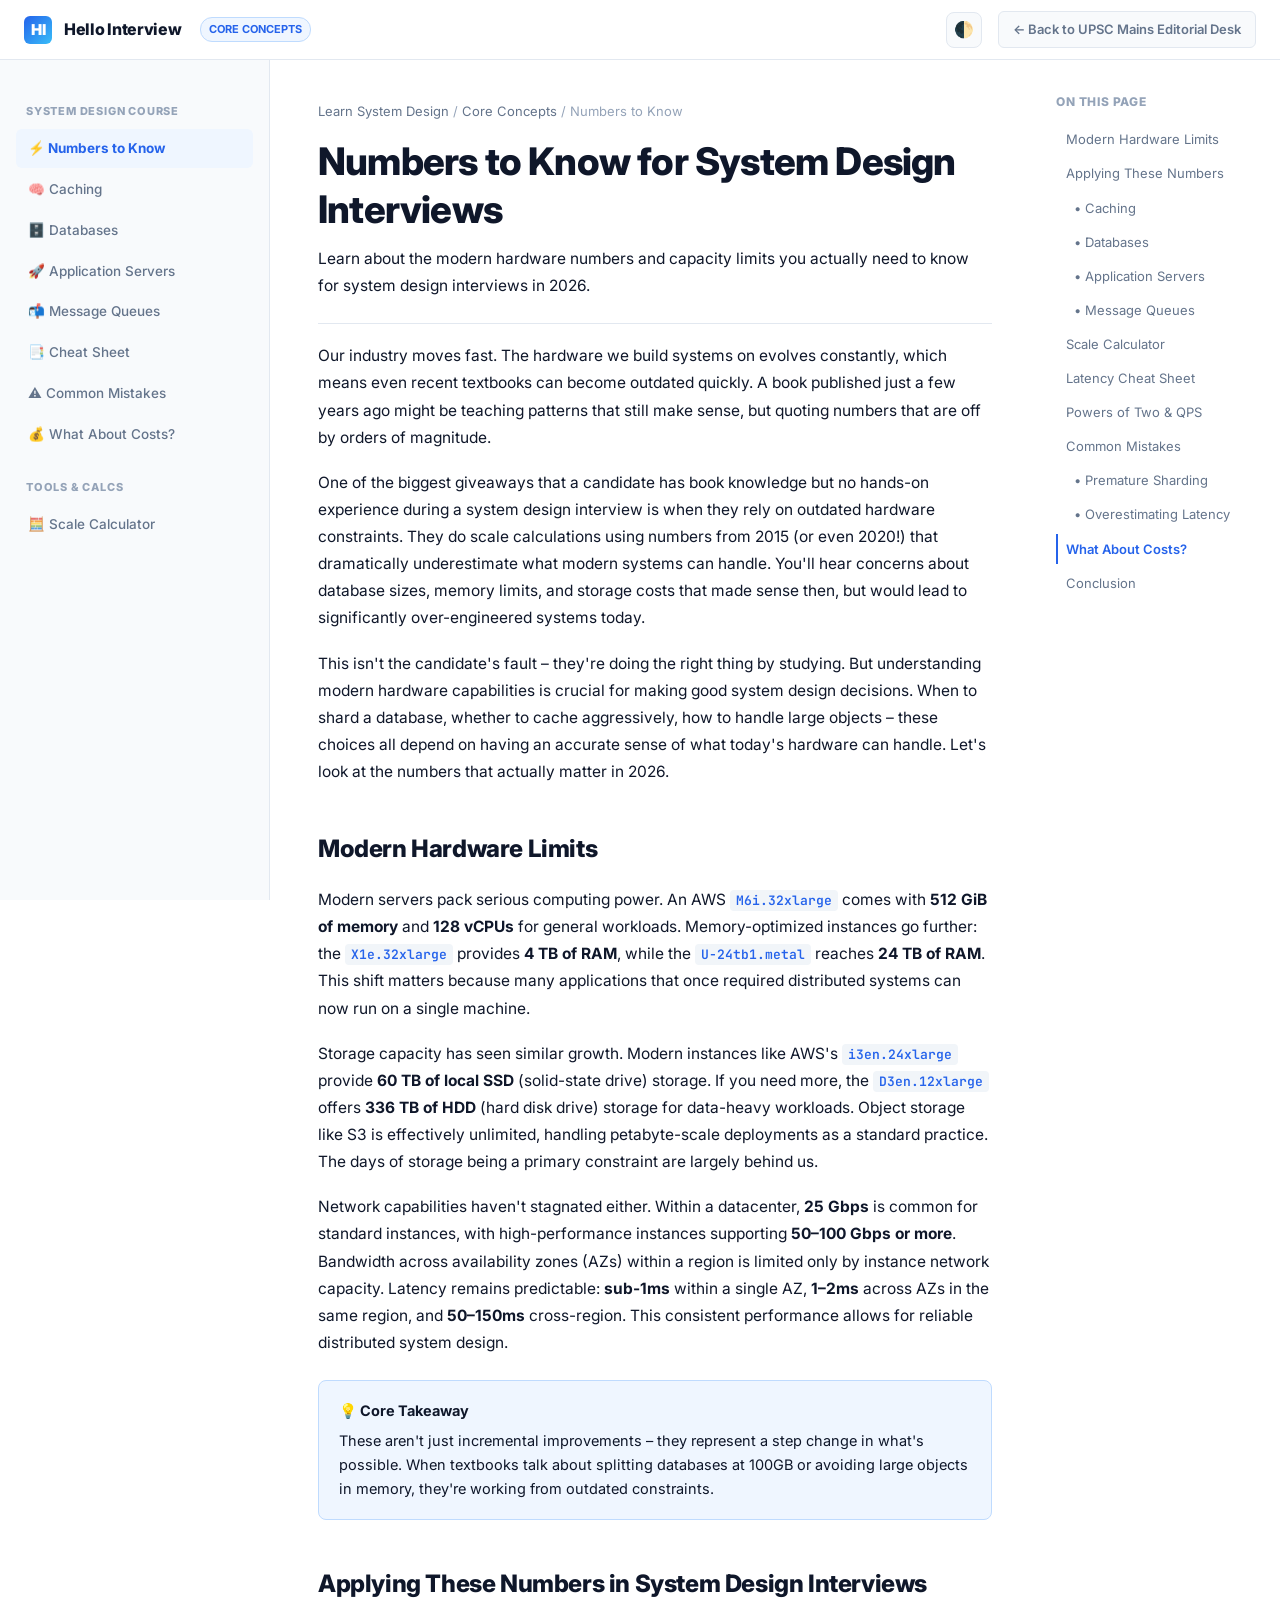
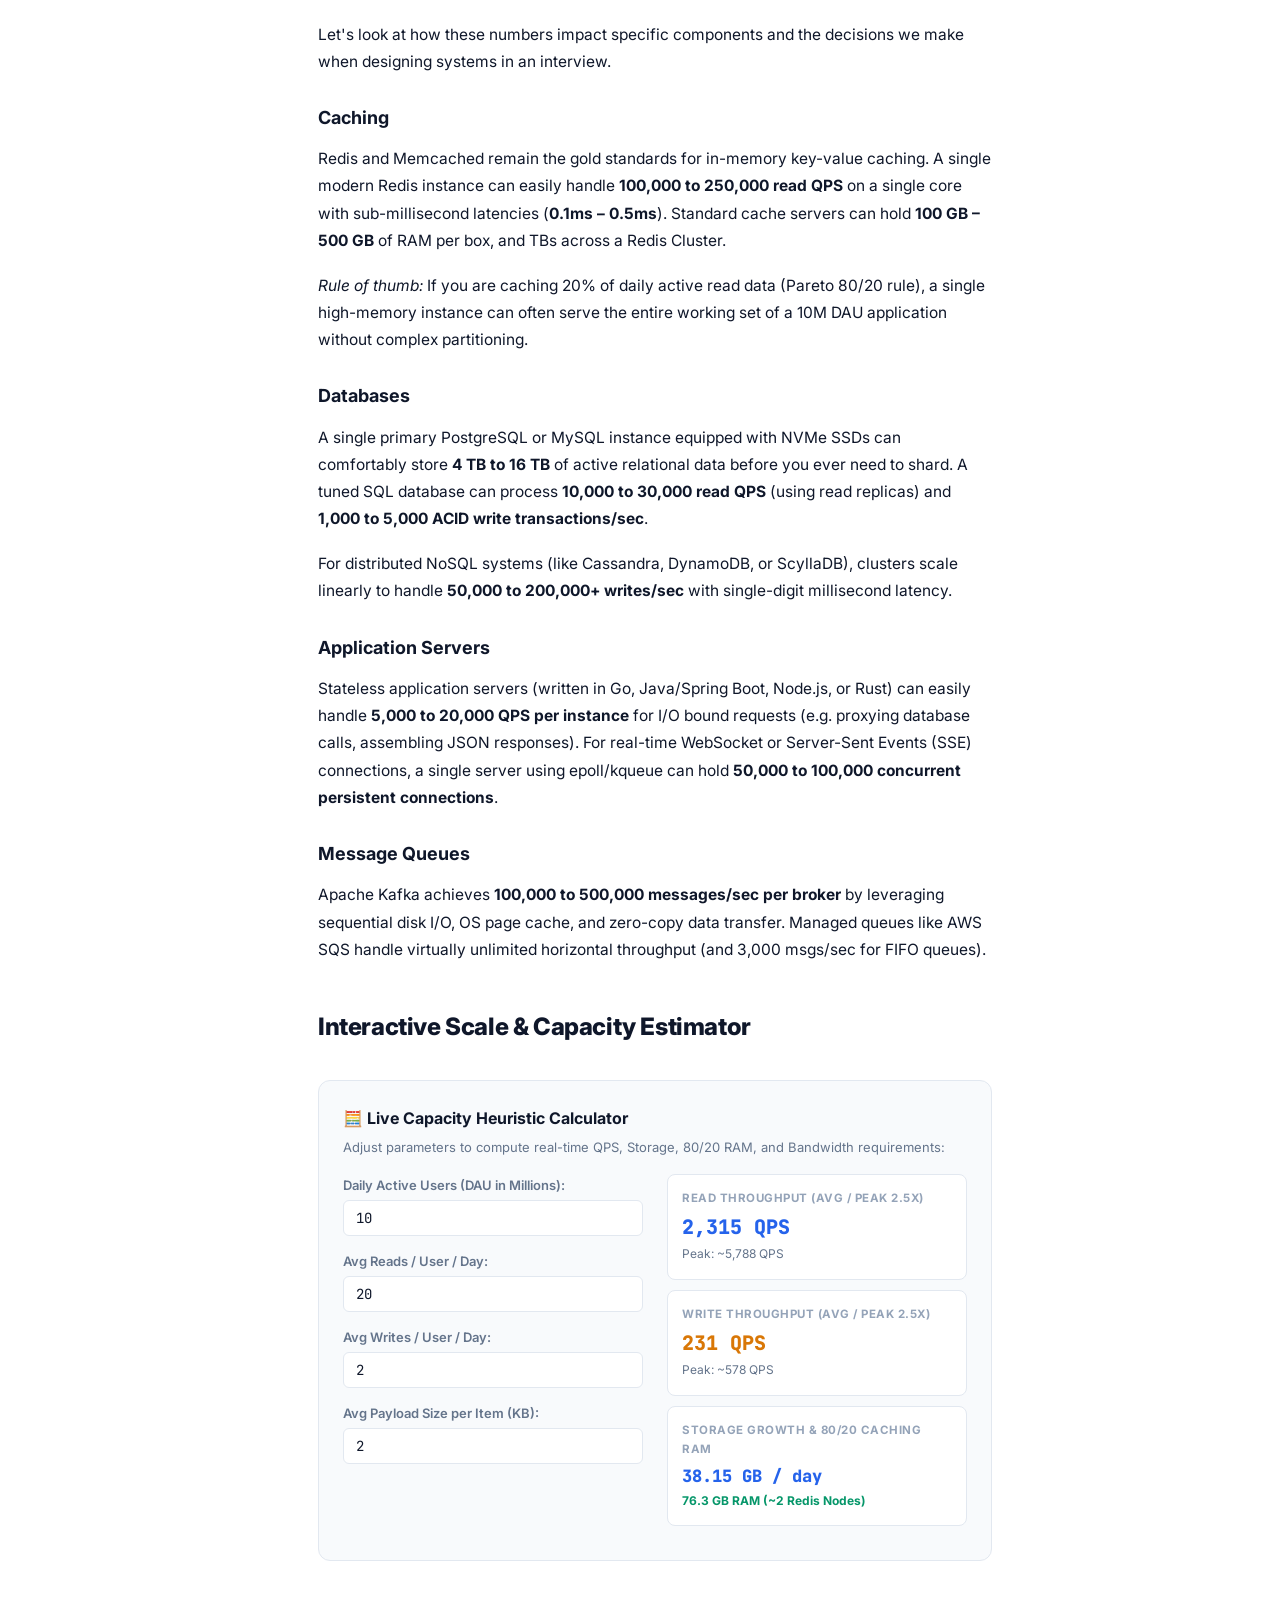
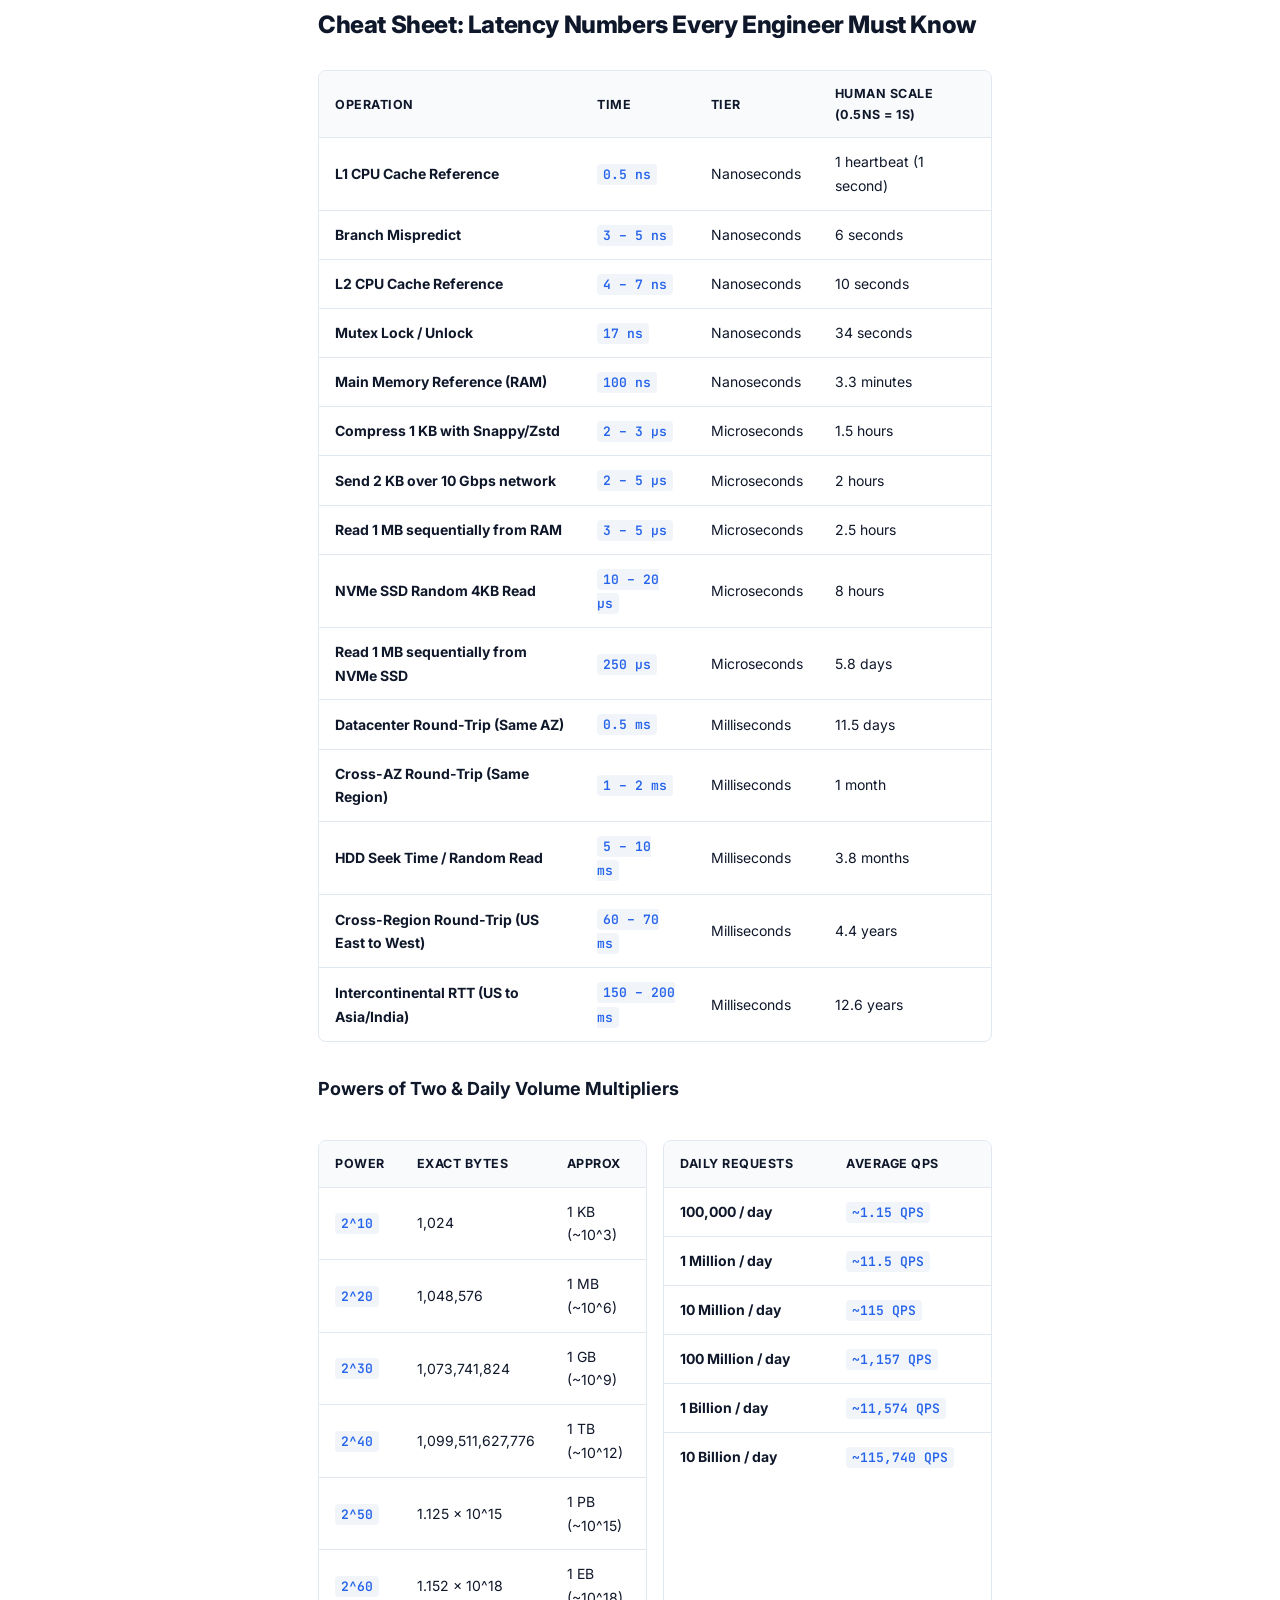
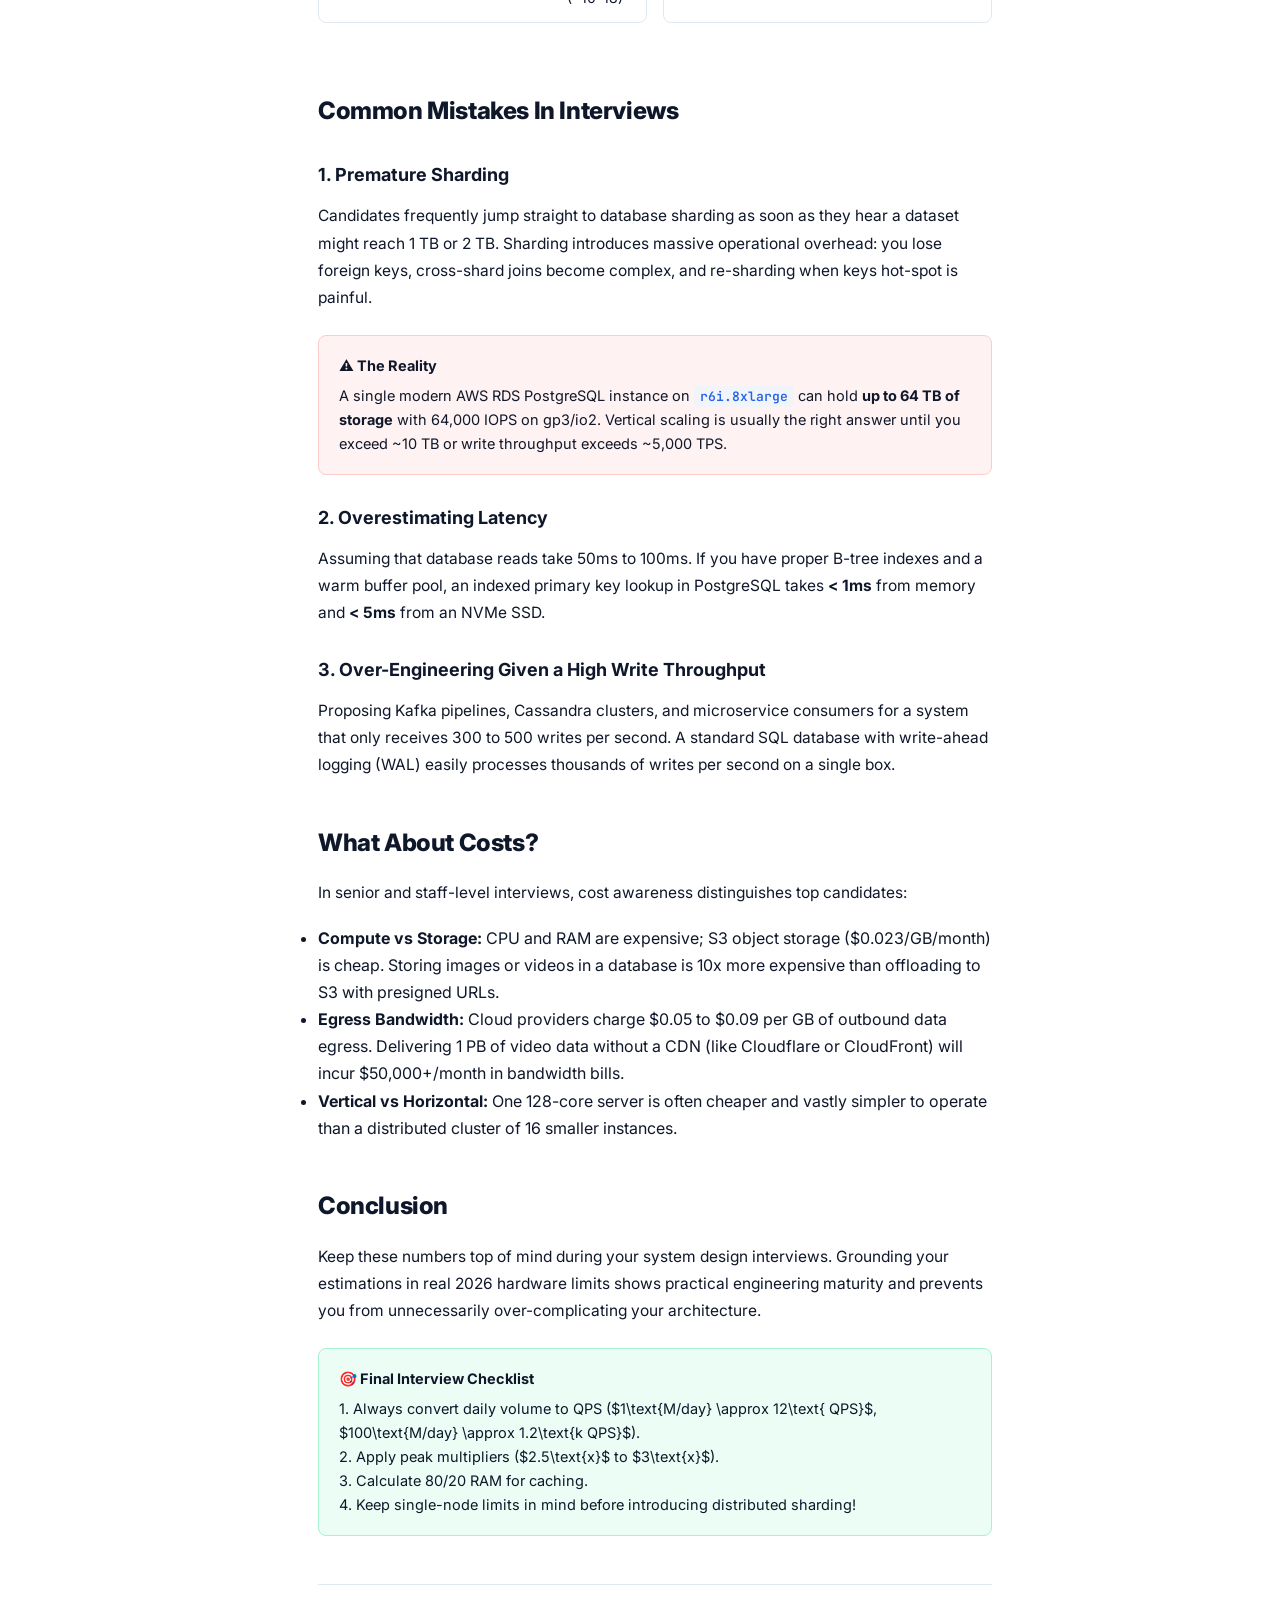
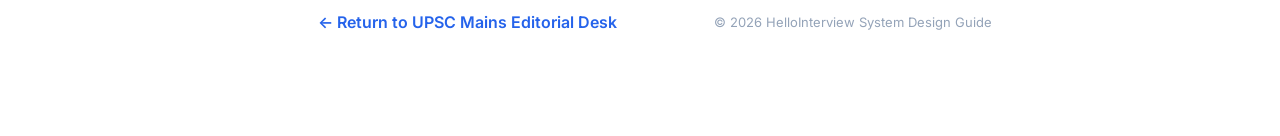
==== commit 5bc66314: "Exact HelloInterview design: 3-column documentation layout with Left Sidebar, Light/Dark theme, and " ====
--- a/frontend/system-design/index.html
+++ b/frontend/system-design/index.html
@@ -1,498 +1,446 @@
 <!DOCTYPE html>
-<html lang="en">
+<html lang="en" data-theme="light">
 <head>
     <meta charset="UTF-8">
     <meta name="viewport" content="width=device-width, initial-scale=1.0">
-    <title>Numbers to Know for System Design Interviews | Interactive Reference</title>
+    <title>Numbers to Know for System Design Interviews | Hello Interview</title>
     <link rel="preconnect" href="https://fonts.googleapis.com">
     <link rel="preconnect" href="https://fonts.gstatic.com" crossorigin>
-    <link href="https://fonts.googleapis.com/css2?family=Inter:wght@400;500;600;700;800&family=JetBrains+Mono:wght@400;500;700;800&display=swap" rel="stylesheet">
+    <link href="https://fonts.googleapis.com/css2?family=Inter:wght@400;500;600;700;800&family=JetBrains+Mono:wght@400;500;600;700;800&display=swap" rel="stylesheet">
     <link rel="stylesheet" href="css/system-design.css">
 </head>
 <body>
 
-    <div class="sd-container">
+    <!-- Sticky Navbar -->
+    <nav class="hi-navbar">
+        <a href="/system-design" class="hi-nav-brand">
+            <div class="hi-logo-icon">HI</div>
+            <span class="hi-brand-text">Hello Interview</span>
+            <span class="hi-brand-sub">Core Concepts</span>
+        </a>
+        <div class="hi-nav-actions">
+            <button id="theme-toggle-btn" class="hi-theme-toggle" title="Toggle Light / Dark Theme">🌓</button>
+            <a href="/" class="hi-back-btn">
+                <span>← Back to UPSC Mains Editorial Desk</span>
+            </a>
+        </div>
+    </nav>
+
+    <!-- 3-Column Layout -->
+    <div class="hi-layout">
         
-        <!-- Header & Navigation -->
-        <header class="sd-header">
-            <div class="sd-top-nav">
-                <a href="/" class="back-badge-link">
-                    <span>← Back to UPSC Mains Editorial Desk</span>
-                </a>
-                <span class="sd-pill-tag">System Design 2026 Edition</span>
-            </div>
-            <h1 class="sd-title">Numbers You Need to Know for System Design</h1>
-            <p class="sd-subtitle">
-                Hardware capabilities evolve rapidly. Quoting outdated 2015 constraints leads to massive over-engineering in modern technical interviews. Here are the realistic hardware numbers, latency benchmarks, capacity limits, and estimation heuristics that actually matter in 2026.
-            </p>
-
-            <!-- Search Box -->
-            <div class="sd-search-box">
-                <span class="search-icon">🔍</span>
-                <input type="text" id="sd-search" class="sd-search-input" placeholder="Search numbers, latencies, QPS, Redis, Kafka, NVMe SSD, or 9s SLA...">
-            </div>
-        </header>
-
-        <!-- 🧮 INTERACTIVE CAPACITY CALCULATOR -->
-        <section class="calc-card">
-            <div style="display:flex; justify-content:space-between; align-items:center; margin-bottom: 20px;">
-                <div>
-                    <h2 style="font-size: 20px; font-weight: 800; color: #fff;">⚡ Interactive Scale & Capacity Estimator</h2>
-                    <p style="font-size: 13px; color: var(--text-secondary);">Tweak the inputs below to calculate real-time QPS, Storage, 80/20 RAM, and Bandwidth</p>
-                </div>
-                <span style="background: rgba(16, 185, 129, 0.15); color: #34d399; font-size: 11px; font-weight: 700; padding: 4px 10px; border-radius: 20px; font-family: var(--font-mono);">
-                    LIVE HEURISTICS
-                </span>
-            </div>
-
-            <div class="calc-grid">
-                <!-- Inputs -->
-                <div class="calc-inputs">
-                    <div class="input-group">
-                        <label>Daily Active Users (DAU in Millions):</label>
-                        <input type="number" id="calc-dau" class="input-field" value="10" step="1" min="0.1">
+        <!-- Left Sidebar Navigation -->
+        <aside class="hi-sidebar-left">
+            <div class="sidebar-category">System Design Course</div>
+            <a href="#modern-hardware-limits" class="sidebar-link active">
+                <span>⚡ Numbers to Know</span>
+            </a>
+            <a href="#caching" class="sidebar-link">
+                <span>🧠 Caching</span>
+            </a>
+            <a href="#databases" class="sidebar-link">
+                <span>🗄️ Databases</span>
+            </a>
+            <a href="#application-servers" class="sidebar-link">
+                <span>🚀 Application Servers</span>
+            </a>
+            <a href="#message-queues" class="sidebar-link">
+                <span>📬 Message Queues</span>
+            </a>
+            <a href="#cheat-sheet" class="sidebar-link">
+                <span>📑 Cheat Sheet</span>
+            </a>
+            <a href="#common-mistakes" class="sidebar-link">
+                <span>⚠️ Common Mistakes</span>
+            </a>
+            <a href="#costs" class="sidebar-link">
+                <span>💰 What About Costs?</span>
+            </a>
+
+            <div class="sidebar-category" style="margin-top:24px;">Tools & Calcs</div>
+            <a href="#interactive-calculator" class="sidebar-link">
+                <span>🧮 Scale Calculator</span>
+            </a>
+        </aside>
+
+        <!-- Main Article Column -->
+        <main class="hi-content-main">
+            
+            <div class="hi-breadcrumbs">
+                <a href="/system-design">Learn System Design</a> / 
+                <a href="/system-design">Core Concepts</a> / 
+                <span>Numbers to Know</span>
+            </div>
+
+            <h1 class="hi-article-title">Numbers to Know for System Design Interviews</h1>
+            <p class="hi-article-subtitle">
+                Learn about the modern hardware numbers and capacity limits you actually need to know for system design interviews in 2026.
+            </p>
+
+            <p>
+                Our industry moves fast. The hardware we build systems on evolves constantly, which means even recent textbooks can become outdated quickly. A book published just a few years ago might be teaching patterns that still make sense, but quoting numbers that are off by orders of magnitude.
+            </p>
+
+            <p>
+                One of the biggest giveaways that a candidate has book knowledge but no hands-on experience during a system design interview is when they rely on outdated hardware constraints. They do scale calculations using numbers from 2015 (or even 2020!) that dramatically underestimate what modern systems can handle. You'll hear concerns about database sizes, memory limits, and storage costs that made sense then, but would lead to significantly over-engineered systems today.
+            </p>
+
+            <p>
+                This isn't the candidate's fault – they're doing the right thing by studying. But understanding modern hardware capabilities is crucial for making good system design decisions. When to shard a database, whether to cache aggressively, how to handle large objects – these choices all depend on having an accurate sense of what today's hardware can handle. Let's look at the numbers that actually matter in 2026.
+            </p>
+
+            <!-- Section 1 -->
+            <h2 id="modern-hardware-limits">Modern Hardware Limits</h2>
+            <p>
+                Modern servers pack serious computing power. An AWS <code class="hi-mono">M6i.32xlarge</code> comes with <strong>512 GiB of memory</strong> and <strong>128 vCPUs</strong> for general workloads. Memory-optimized instances go further: the <code class="hi-mono">X1e.32xlarge</code> provides <strong>4 TB of RAM</strong>, while the <code class="hi-mono">U-24tb1.metal</code> reaches <strong>24 TB of RAM</strong>. This shift matters because many applications that once required distributed systems can now run on a single machine.
+            </p>
+
+            <p>
+                Storage capacity has seen similar growth. Modern instances like AWS's <code class="hi-mono">i3en.24xlarge</code> provide <strong>60 TB of local SSD</strong> (solid-state drive) storage. If you need more, the <code class="hi-mono">D3en.12xlarge</code> offers <strong>336 TB of HDD</strong> (hard disk drive) storage for data-heavy workloads. Object storage like S3 is effectively unlimited, handling petabyte-scale deployments as a standard practice. The days of storage being a primary constraint are largely behind us.
+            </p>
+
+            <p>
+                Network capabilities haven't stagnated either. Within a datacenter, <strong>25 Gbps</strong> is common for standard instances, with high-performance instances supporting <strong>50–100 Gbps or more</strong>. Bandwidth across availability zones (AZs) within a region is limited only by instance network capacity. Latency remains predictable: <strong>sub-1ms</strong> within a single AZ, <strong>1–2ms</strong> across AZs in the same region, and <strong>50–150ms</strong> cross-region. This consistent performance allows for reliable distributed system design.
+            </p>
+
+            <div class="hi-callout hi-callout-info">
+                <div class="hi-callout-title">💡 Core Takeaway</div>
+                These aren't just incremental improvements – they represent a step change in what's possible. When textbooks talk about splitting databases at 100GB or avoiding large objects in memory, they're working from outdated constraints.
+            </div>
+
+            <!-- Section 2 -->
+            <h2 id="applying-numbers">Applying These Numbers in System Design Interviews</h2>
+            <p>
+                Let's look at how these numbers impact specific components and the decisions we make when designing systems in an interview.
+            </p>
+
+            <h3 id="caching">Caching</h3>
+            <p>
+                Redis and Memcached remain the gold standards for in-memory key-value caching. A single modern Redis instance can easily handle <strong>100,000 to 250,000 read QPS</strong> on a single core with sub-millisecond latencies (<strong>0.1ms – 0.5ms</strong>). Standard cache servers can hold <strong>100 GB – 500 GB</strong> of RAM per box, and TBs across a Redis Cluster.
+            </p>
+            <p>
+                <em>Rule of thumb:</em> If you are caching 20% of daily active read data (Pareto 80/20 rule), a single high-memory instance can often serve the entire working set of a 10M DAU application without complex partitioning.
+            </p>
+
+            <h3 id="databases">Databases</h3>
+            <p>
+                A single primary PostgreSQL or MySQL instance equipped with NVMe SSDs can comfortably store <strong>4 TB to 16 TB</strong> of active relational data before you ever need to shard. A tuned SQL database can process <strong>10,000 to 30,000 read QPS</strong> (using read replicas) and <strong>1,000 to 5,000 ACID write transactions/sec</strong>.
+            </p>
+            <p>
+                For distributed NoSQL systems (like Cassandra, DynamoDB, or ScyllaDB), clusters scale linearly to handle <strong>50,000 to 200,000+ writes/sec</strong> with single-digit millisecond latency.
+            </p>
+
+            <h3 id="application-servers">Application Servers</h3>
+            <p>
+                Stateless application servers (written in Go, Java/Spring Boot, Node.js, or Rust) can easily handle <strong>5,000 to 20,000 QPS per instance</strong> for I/O bound requests (e.g. proxying database calls, assembling JSON responses). For real-time WebSocket or Server-Sent Events (SSE) connections, a single server using epoll/kqueue can hold <strong>50,000 to 100,000 concurrent persistent connections</strong>.
+            </p>
+
+            <h3 id="message-queues">Message Queues</h3>
+            <p>
+                Apache Kafka achieves <strong>100,000 to 500,000 messages/sec per broker</strong> by leveraging sequential disk I/O, OS page cache, and zero-copy data transfer. Managed queues like AWS SQS handle virtually unlimited horizontal throughput (and 3,000 msgs/sec for FIFO queues).
+            </p>
+
+            <!-- Section 3: Interactive Calculator -->
+            <h2 id="interactive-calculator">Interactive Scale & Capacity Estimator</h2>
+            <div class="hi-calc-box">
+                <div style="font-weight:700; font-size:16px; margin-bottom:4px;">🧮 Live Capacity Heuristic Calculator</div>
+                <div style="font-size:13px; color:var(--hi-text-muted);">Adjust parameters to compute real-time QPS, Storage, 80/20 RAM, and Bandwidth requirements:</div>
+                
+                <div class="hi-calc-grid">
+                    <div>
+                        <div class="hi-input-group">
+                            <label class="hi-input-label">Daily Active Users (DAU in Millions):</label>
+                            <input type="number" id="calc-dau" class="hi-input" value="10" step="1" min="0.1">
+                        </div>
+                        <div class="hi-input-group">
+                            <label class="hi-input-label">Avg Reads / User / Day:</label>
+                            <input type="number" id="calc-reads" class="hi-input" value="20" step="1" min="0">
+                        </div>
+                        <div class="hi-input-group">
+                            <label class="hi-input-label">Avg Writes / User / Day:</label>
+                            <input type="number" id="calc-writes" class="hi-input" value="2" step="0.5" min="0">
+                        </div>
+                        <div class="hi-input-group">
+                            <label class="hi-input-label">Avg Payload Size per Item (KB):</label>
+                            <input type="number" id="calc-size" class="hi-input" value="2" step="0.5" min="0.1">
+                        </div>
                     </div>
-                    <div class="input-group">
-                        <label>Avg Reads / User / Day:</label>
-                        <input type="number" id="calc-reads" class="input-field" value="20" step="1" min="0">
-                    </div>
-                    <div class="input-group">
-                        <label>Avg Writes / User / Day:</label>
-                        <input type="number" id="calc-writes" class="input-field" value="2" step="0.5" min="0">
-                    </div>
-                    <div class="input-group">
-                        <label>Avg Payload Size per Item (KB):</label>
-                        <input type="number" id="calc-size" class="input-field" value="2" step="0.5" min="0.1">
+
+                    <div>
+                        <div class="hi-stat-box">
+                            <div class="hi-stat-label">Read Throughput (Avg / Peak 2.5x)</div>
+                            <div class="hi-stat-value" id="res-read-qps">2,315 QPS</div>
+                            <div style="font-size:12px; color:var(--hi-text-muted);" id="res-peak-read-qps">Peak: ~5,787 QPS</div>
+                        </div>
+                        <div class="hi-stat-box">
+                            <div class="hi-stat-label">Write Throughput (Avg / Peak 2.5x)</div>
+                            <div class="hi-stat-value" id="res-write-qps" style="color:var(--hi-warning);">231 QPS</div>
+                            <div style="font-size:12px; color:var(--hi-text-muted);" id="res-peak-write-qps">Peak: ~579 QPS</div>
+                        </div>
+                        <div class="hi-stat-box">
+                            <div class="hi-stat-label">Storage Growth & 80/20 Caching RAM</div>
+                            <div class="hi-stat-value" id="res-storage-daily" style="font-size:17px;">38.15 GB / day (13.92 TB/yr)</div>
+                            <div style="font-size:12px; color:var(--hi-success); font-weight:700;" id="res-cache-ram">76.3 GB RAM (~2 Redis Nodes)</div>
+                        </div>
                     </div>
                 </div>
-
-                <!-- Outputs -->
-                <div class="calc-outputs">
-                    <div style="display:grid; grid-template-columns: 1fr 1fr; gap: 12px;">
-                        <div class="calc-result-box">
-                            <div class="res-label">Read Throughput</div>
-                            <div class="res-value" id="res-read-qps">2,315 QPS</div>
-                            <div class="res-sub" id="res-peak-read-qps">Peak: ~5,787 QPS</div>
-                        </div>
-                        <div class="calc-result-box">
-                            <div class="res-label">Write Throughput</div>
-                            <div class="res-value" id="res-write-qps" style="color:#f59e0b;">231 QPS</div>
-                            <div class="res-sub" id="res-peak-write-qps">Peak: ~579 QPS</div>
-                        </div>
+            </div>
+
+            <!-- Section 4: Cheat Sheet -->
+            <h2 id="cheat-sheet">Cheat Sheet: Latency Numbers Every Engineer Must Know</h2>
+            <div class="hi-table-wrapper">
+                <table class="hi-table">
+                    <thead>
+                        <tr>
+                            <th>Operation</th>
+                            <th>Time</th>
+                            <th>Tier</th>
+                            <th>Human Scale (0.5ns = 1s)</th>
+                        </tr>
+                    </thead>
+                    <tbody>
+                        <tr>
+                            <td><strong>L1 CPU Cache Reference</strong></td>
+                            <td><code class="hi-mono">0.5 ns</code></td>
+                            <td>Nanoseconds</td>
+                            <td>1 heartbeat (1 second)</td>
+                        </tr>
+                        <tr>
+                            <td><strong>Branch Mispredict</strong></td>
+                            <td><code class="hi-mono">3 – 5 ns</code></td>
+                            <td>Nanoseconds</td>
+                            <td>6 seconds</td>
+                        </tr>
+                        <tr>
+                            <td><strong>L2 CPU Cache Reference</strong></td>
+                            <td><code class="hi-mono">4 – 7 ns</code></td>
+                            <td>Nanoseconds</td>
+                            <td>10 seconds</td>
+                        </tr>
+                        <tr>
+                            <td><strong>Mutex Lock / Unlock</strong></td>
+                            <td><code class="hi-mono">17 ns</code></td>
+                            <td>Nanoseconds</td>
+                            <td>34 seconds</td>
+                        </tr>
+                        <tr>
+                            <td><strong>Main Memory Reference (RAM)</strong></td>
+                            <td><code class="hi-mono">100 ns</code></td>
+                            <td>Nanoseconds</td>
+                            <td>3.3 minutes</td>
+                        </tr>
+                        <tr>
+                            <td><strong>Compress 1 KB with Snappy/Zstd</strong></td>
+                            <td><code class="hi-mono">2 – 3 µs</code></td>
+                            <td>Microseconds</td>
+                            <td>1.5 hours</td>
+                        </tr>
+                        <tr>
+                            <td><strong>Send 2 KB over 10 Gbps network</strong></td>
+                            <td><code class="hi-mono">2 – 5 µs</code></td>
+                            <td>Microseconds</td>
+                            <td>2 hours</td>
+                        </tr>
+                        <tr>
+                            <td><strong>Read 1 MB sequentially from RAM</strong></td>
+                            <td><code class="hi-mono">3 – 5 µs</code></td>
+                            <td>Microseconds</td>
+                            <td>2.5 hours</td>
+                        </tr>
+                        <tr>
+                            <td><strong>NVMe SSD Random 4KB Read</strong></td>
+                            <td><code class="hi-mono">10 – 20 µs</code></td>
+                            <td>Microseconds</td>
+                            <td>8 hours</td>
+                        </tr>
+                        <tr>
+                            <td><strong>Read 1 MB sequentially from NVMe SSD</strong></td>
+                            <td><code class="hi-mono">250 µs</code></td>
+                            <td>Microseconds</td>
+                            <td>5.8 days</td>
+                        </tr>
+                        <tr>
+                            <td><strong>Datacenter Round-Trip (Same AZ)</strong></td>
+                            <td><code class="hi-mono">0.5 ms</code></td>
+                            <td>Milliseconds</td>
+                            <td>11.5 days</td>
+                        </tr>
+                        <tr>
+                            <td><strong>Cross-AZ Round-Trip (Same Region)</strong></td>
+                            <td><code class="hi-mono">1 – 2 ms</code></td>
+                            <td>Milliseconds</td>
+                            <td>1 month</td>
+                        </tr>
+                        <tr>
+                            <td><strong>HDD Seek Time / Random Read</strong></td>
+                            <td><code class="hi-mono">5 – 10 ms</code></td>
+                            <td>Milliseconds</td>
+                            <td>3.8 months</td>
+                        </tr>
+                        <tr>
+                            <td><strong>Cross-Region Round-Trip (US East to West)</strong></td>
+                            <td><code class="hi-mono">60 – 70 ms</code></td>
+                            <td>Milliseconds</td>
+                            <td>4.4 years</td>
+                        </tr>
+                        <tr>
+                            <td><strong>Intercontinental RTT (US to Asia/India)</strong></td>
+                            <td><code class="hi-mono">150 – 200 ms</code></td>
+                            <td>Milliseconds</td>
+                            <td>12.6 years</td>
+                        </tr>
+                    </tbody>
+                </table>
+            </div>
+
+            <!-- Powers of 2 -->
+            <div style="margin: 32px 0;">
+                <h3 id="powers-of-two">Powers of Two & Daily Volume Multipliers</h3>
+                <div style="display:grid; grid-template-columns: 1fr 1fr; gap:16px;">
+                    <div class="hi-table-wrapper">
+                        <table class="hi-table">
+                            <thead>
+                                <tr>
+                                    <th>Power</th>
+                                    <th>Exact Bytes</th>
+                                    <th>Approx</th>
+                                </tr>
+                            </thead>
+                            <tbody>
+                                <tr><td><code class="hi-mono">2^10</code></td><td>1,024</td><td>1 KB (~10^3)</td></tr>
+                                <tr><td><code class="hi-mono">2^20</code></td><td>1,048,576</td><td>1 MB (~10^6)</td></tr>
+                                <tr><td><code class="hi-mono">2^30</code></td><td>1,073,741,824</td><td>1 GB (~10^9)</td></tr>
+                                <tr><td><code class="hi-mono">2^40</code></td><td>1,099,511,627,776</td><td>1 TB (~10^12)</td></tr>
+                                <tr><td><code class="hi-mono">2^50</code></td><td>1.125 x 10^15</td><td>1 PB (~10^15)</td></tr>
+                                <tr><td><code class="hi-mono">2^60</code></td><td>1.152 x 10^18</td><td>1 EB (~10^18)</td></tr>
+                            </tbody>
+                        </table>
                     </div>
-
-                    <div style="display:grid; grid-template-columns: 1fr 1fr; gap: 12px;">
-                        <div class="calc-result-box">
-                            <div class="res-label">Storage Growth</div>
-                            <div class="res-value" id="res-storage-daily" style="font-size:18px;">38.15 GB / day</div>
-                            <div class="res-sub" id="res-storage-yearly">13.92 TB / yr</div>
-                        </div>
-                        <div class="calc-result-box">
-                            <div class="res-label">80/20 Caching (RAM)</div>
-                            <div class="res-value" id="res-cache-ram" style="font-size:18px; color:#10b981;">76.3 GB RAM</div>
-                            <div class="res-sub" id="res-cache-nodes">~2 Redis Nodes</div>
-                        </div>
-                    </div>
-
-                    <div class="calc-result-box">
-                        <div class="res-label">Network Egress & Recommended App Nodes</div>
-                        <div style="display:flex; justify-content:space-between; align-items:center; margin-top:4px;">
-                            <div class="res-value" id="res-bandwidth-egress" style="font-size:18px; color:#38bdf8;">37.04 Mbps</div>
-                            <div style="font-family:var(--font-mono); font-size:13px; font-weight:700; color:#a78bfa;" id="res-recommended-servers">2 App Nodes (Auto-scaled)</div>
-                        </div>
-                        <div class="res-sub" id="res-bandwidth-ingress">Ingress: 3.70 Mbps</div>
+                    <div class="hi-table-wrapper">
+                        <table class="hi-table">
+                            <thead>
+                                <tr>
+                                    <th>Daily Requests</th>
+                                    <th>Average QPS</th>
+                                </tr>
+                            </thead>
+                            <tbody>
+                                <tr><td><strong>100,000 / day</strong></td><td><code class="hi-mono">~1.15 QPS</code></td></tr>
+                                <tr><td><strong>1 Million / day</strong></td><td><code class="hi-mono">~11.5 QPS</code></td></tr>
+                                <tr><td><strong>10 Million / day</strong></td><td><code class="hi-mono">~115 QPS</code></td></tr>
+                                <tr><td><strong>100 Million / day</strong></td><td><code class="hi-mono">~1,157 QPS</code></td></tr>
+                                <tr><td><strong>1 Billion / day</strong></td><td><code class="hi-mono">~11,574 QPS</code></td></tr>
+                                <tr><td><strong>10 Billion / day</strong></td><td><code class="hi-mono">~115,740 QPS</code></td></tr>
+                            </tbody>
+                        </table>
                     </div>
                 </div>
             </div>
-        </section>
-
-        <!-- 🚀 1. MODERN HARDWARE LIMITS (2026) -->
-        <h2 class="section-heading">🖥️ 1. Modern Hardware Limits (What 1 Server Can Actually Do)</h2>
-        <div class="grid-3">
-            <div class="sd-card">
-                <div class="card-icon-title">
-                    <span class="card-icon">🧠</span>
-                    <h3 class="card-title">Compute & Memory</h3>
-                </div>
-                <div class="card-metric-highlight">Up to 24 TB RAM</div>
-                <p class="card-desc">Standard instances pack massive RAM and vCPUs, rendering single-box architectures viable for millions of users.</p>
-                <ul class="card-bullet-list">
-                    <li><strong>AWS M6i.32xlarge:</strong> 128 vCPUs, 512 GiB RAM (General).</li>
-                    <li><strong>AWS X1e.32xlarge:</strong> 4 TB RAM for in-memory DBs.</li>
-                    <li><strong>AWS U-24tb1.metal:</strong> 24 TB RAM on bare metal.</li>
-                    <li><strong>Rule of thumb:</strong> You rarely need distributed caching for data under 200 GB.</li>
-                </ul>
-            </div>
-
-            <div class="sd-card">
-                <div class="card-icon-title">
-                    <span class="card-icon">💾</span>
-                    <h3 class="card-title">Storage & IOPS</h3>
-                </div>
-                <div class="card-metric-highlight">60 TB NVMe / Node</div>
-                <p class="card-desc">Modern NVMe SSDs have demolished traditional I/O bottlenecks and disk seek penalties.</p>
-                <ul class="card-bullet-list">
-                    <li><strong>AWS i3en.24xlarge:</strong> 60 TB local NVMe SSD.</li>
-                    <li><strong>AWS D3en.12xlarge:</strong> 336 TB HDD for big data.</li>
-                    <li><strong>AWS EBS gp3 / io2:</strong> 16,000 to 256,000 IOPS per volume.</li>
-                    <li><strong>S3 Object Store:</strong> Effectively infinite petabyte scale with 99.999999999% durability.</li>
-                </ul>
-            </div>
-
-            <div class="sd-card">
-                <div class="card-icon-title">
-                    <span class="card-icon">🌐</span>
-                    <h3 class="card-title">Network & Bandwidth</h3>
-                </div>
-                <div class="card-metric-highlight">25 – 100 Gbps</div>
-                <p class="card-desc">Datacenter network backplanes support staggering throughput with predictable latencies.</p>
-                <ul class="card-bullet-list">
-                    <li><strong>Standard Instances:</strong> 25 Gbps baseline network bandwidth.</li>
-                    <li><strong>High-Perf Instances:</strong> 50 to 100+ Gbps dedicated throughput.</li>
-                    <li><strong>Intra-AZ Latency:</strong> Sub-1 millisecond (<0.5ms).</li>
-                    <li><strong>Cross-AZ (Same Region):</strong> 1 – 2 milliseconds.</li>
-                </ul>
-            </div>
-        </div>
-
-        <!-- ⚙️ 2. SYSTEM COMPONENT CAPACITIES -->
-        <h2 class="section-heading">🏗️ 2. Core System Component Capacities</h2>
-        <div class="grid-2">
-            <div class="sd-card">
-                <div class="card-icon-title">
-                    <span class="card-icon">⚡</span>
-                    <h3 class="card-title">Caching Tier (Redis / Memcached)</h3>
-                </div>
-                <ul class="card-bullet-list">
-                    <li><strong>Throughput:</strong> 100,000 – 250,000 QPS on a single modern Redis core with pipelining.</li>
-                    <li><strong>Latency:</strong> 0.1 ms – 0.5 ms for in-memory lookups.</li>
-                    <li><strong>Storage:</strong> 100 GB – 500 GB per single instance; TBs across Redis Cluster.</li>
-                    <li><strong>Interview Rule:</strong> Use for sub-millisecond hot key reads and 80/20 Pareto caching.</li>
-                </ul>
-            </div>
-
-            <div class="sd-card">
-                <div class="card-icon-title">
-                    <span class="card-icon">🗄️</span>
-                    <h3 class="card-title">Databases (SQL & NoSQL)</h3>
-                </div>
-                <ul class="card-bullet-list">
-                    <li><strong>RDBMS (PostgreSQL / MySQL):</strong> 4 TB – 16 TB per node before sharding.</li>
-                    <li><strong>SQL Reads:</strong> 10,000 – 30,000 QPS on tuned primary with read replicas.</li>
-                    <li><strong>SQL Writes:</strong> 1,000 – 5,000 TPS on a single instance (ACID logging).</li>
-                    <li><strong>NoSQL (Cassandra / DynamoDB / ScyllaDB):</strong> 50,000 – 200,000+ writes/sec distributed.</li>
-                </ul>
-            </div>
-
-            <div class="sd-card">
-                <div class="card-icon-title">
-                    <span class="card-icon">🚀</span>
-                    <h3 class="card-title">Application Servers (Go, Java, Node, Rust)</h3>
-                </div>
-                <ul class="card-bullet-list">
-                    <li><strong>Throughput:</strong> 5,000 – 20,000 QPS per instance for I/O bound APIs (Async/Epoll).</li>
-                    <li><strong>CPU Heavy Tasks:</strong> 500 – 2,000 QPS (JWT signing, image rendering, encryption).</li>
-                    <li><strong>Concurrent Connections:</strong> 50,000 – 100,000 open WebSockets/SSE connections per box.</li>
-                </ul>
-            </div>
-
-            <div class="sd-card">
-                <div class="card-icon-title">
-                    <span class="card-icon">📬</span>
-                    <h3 class="card-title">Message Queues & Event Streaming</h3>
-                </div>
-                <ul class="card-bullet-list">
-                    <li><strong>Apache Kafka:</strong> 100,000 – 500,000 msgs/sec per broker (Zero-copy OS page cache).</li>
-                    <li><strong>RabbitMQ:</strong> 10,000 – 40,000 msgs/sec (Complex routing, AMQP).</li>
-                    <li><strong>AWS SQS:</strong> Virtually unlimited throughput with standard queues (3,000 msgs/sec for FIFO).</li>
-                </ul>
-            </div>
-        </div>
-
-        <!-- ⏱️ 3. LATENCY NUMBERS EVERY SYSTEM DESIGNER MUST KNOW -->
-        <h2 class="section-heading">⏱️ 3. Latency Numbers Every Programmer Should Know (Modernized)</h2>
-        <div class="table-responsive">
-            <table class="sd-table">
-                <thead>
-                    <tr>
-                        <th>Operation</th>
-                        <th>Actual Latency</th>
-                        <th>Tier</th>
-                        <th>Human Scale Analogy (0.5ns = 1s)</th>
-                    </tr>
-                </thead>
-                <tbody>
-                    <tr>
-                        <td><strong>L1 CPU Cache Reference</strong></td>
-                        <td class="mono-val">0.5 ns</td>
-                        <td><span class="badge-tier tier-ns">Nanoseconds</span></td>
-                        <td>1 heartbeat (1 second)</td>
-                    </tr>
-                    <tr>
-                        <td><strong>Branch Mispredict</strong></td>
-                        <td class="mono-val">3 – 5 ns</td>
-                        <td><span class="badge-tier tier-ns">Nanoseconds</span></td>
-                        <td>6 seconds</td>
-                    </tr>
-                    <tr>
-                        <td><strong>L2 CPU Cache Reference</strong></td>
-                        <td class="mono-val">4 – 7 ns</td>
-                        <td><span class="badge-tier tier-ns">Nanoseconds</span></td>
-                        <td>10 seconds</td>
-                    </tr>
-                    <tr>
-                        <td><strong>Mutex Lock / Unlock</strong></td>
-                        <td class="mono-val">17 ns</td>
-                        <td><span class="badge-tier tier-ns">Nanoseconds</span></td>
-                        <td>34 seconds</td>
-                    </tr>
-                    <tr>
-                        <td><strong>Main Memory Reference (RAM)</strong></td>
-                        <td class="mono-val">100 ns</td>
-                        <td><span class="badge-tier tier-ns">Nanoseconds</span></td>
-                        <td>3.3 minutes</td>
-                    </tr>
-                    <tr>
-                        <td><strong>Compress 1 KB with Snappy/Zstd</strong></td>
-                        <td class="mono-val">2 – 3 µs</td>
-                        <td><span class="badge-tier tier-us">Microseconds</span></td>
-                        <td>1.5 hours</td>
-                    </tr>
-                    <tr>
-                        <td><strong>Send 2 KB over 10 Gbps network</strong></td>
-                        <td class="mono-val">2 – 5 µs</td>
-                        <td><span class="badge-tier tier-us">Microseconds</span></td>
-                        <td>2 hours</td>
-                    </tr>
-                    <tr>
-                        <td><strong>Read 1 MB sequentially from RAM</strong></td>
-                        <td class="mono-val">3 – 5 µs</td>
-                        <td><span class="badge-tier tier-us">Microseconds</span></td>
-                        <td>2.5 hours</td>
-                    </tr>
-                    <tr>
-                        <td><strong>NVMe SSD Random 4KB Read</strong></td>
-                        <td class="mono-val">10 – 20 µs</td>
-                        <td><span class="badge-tier tier-us">Microseconds</span></td>
-                        <td>8 hours</td>
-                    </tr>
-                    <tr>
-                        <td><strong>Read 1 MB sequentially from NVMe SSD</strong></td>
-                        <td class="mono-val">250 µs</td>
-                        <td><span class="badge-tier tier-us">Microseconds</span></td>
-                        <td>5.8 days</td>
-                    </tr>
-                    <tr>
-                        <td><strong>Datacenter Round-Trip (Same AZ)</strong></td>
-                        <td class="mono-val">0.5 ms</td>
-                        <td><span class="badge-tier tier-ms">Milliseconds</span></td>
-                        <td>11.5 days</td>
-                    </tr>
-                    <tr>
-                        <td><strong>Cross-AZ Round-Trip (Same Region)</strong></td>
-                        <td class="mono-val">1 – 2 ms</td>
-                        <td><span class="badge-tier tier-ms">Milliseconds</span></td>
-                        <td>1 month</td>
-                    </tr>
-                    <tr>
-                        <td><strong>HDD Seek Time / Random Read</strong></td>
-                        <td class="mono-val">5 – 10 ms</td>
-                        <td><span class="badge-tier tier-ms">Milliseconds</span></td>
-                        <td>3.8 months</td>
-                    </tr>
-                    <tr>
-                        <td><strong>Cross-Region Round-Trip (US East to West)</strong></td>
-                        <td class="mono-val">60 – 70 ms</td>
-                        <td><span class="badge-tier tier-ms">Milliseconds</span></td>
-                        <td>4.4 years</td>
-                    </tr>
-                    <tr>
-                        <td><strong>Intercontinental RTT (US to India/Asia)</strong></td>
-                        <td class="mono-val">150 – 200 ms</td>
-                        <td><span class="badge-tier tier-ms">Milliseconds</span></td>
-                        <td>12.6 years!</td>
-                    </tr>
-                </tbody>
-            </table>
-        </div>
-
-        <!-- 🔢 4. POWERS OF TWO & QPS MULTIPLIERS -->
-        <h2 class="section-heading">🔢 4. Powers of Two & Daily Throughput Multipliers</h2>
-        <div class="grid-2">
-            <div class="table-responsive">
-                <table class="sd-table">
-                    <thead>
-                        <tr>
-                            <th>Power of 2</th>
-                            <th>Exact Value</th>
-                            <th>Approx Size</th>
-                            <th>Common Analogy</th>
-                        </tr>
-                    </thead>
-                    <tbody>
-                        <tr>
-                            <td class="mono-val">2^10</td>
-                            <td class="mono-val">1,024</td>
-                            <td>1 KB (~10^3)</td>
-                            <td>1 page of plain text</td>
-                        </tr>
-                        <tr>
-                            <td class="mono-val">2^20</td>
-                            <td class="mono-val">1,048,576</td>
-                            <td>1 MB (~10^6)</td>
-                            <td>1 medium image / book</td>
-                        </tr>
-                        <tr>
-                            <td class="mono-val">2^30</td>
-                            <td class="mono-val">1,073,741,824</td>
-                            <td>1 GB (~10^9)</td>
-                            <td>1 hour HD video</td>
-                        </tr>
-                        <tr>
-                            <td class="mono-val">2^40</td>
-                            <td class="mono-val">1,099,511,627,776</td>
-                            <td>1 TB (~10^12)</td>
-                            <td>1 enterprise database node</td>
-                        </tr>
-                        <tr>
-                            <td class="mono-val">2^50</td>
-                            <td class="mono-val">1.125 x 10^15</td>
-                            <td>1 PB (~10^15)</td>
-                            <td>All photos uploaded to Meta / day</td>
-                        </tr>
-                        <tr>
-                            <td class="mono-val">2^60</td>
-                            <td class="mono-val">1.152 x 10^18</td>
-                            <td>1 EB (~10^18)</td>
-                            <td>Exabyte scale global archive</td>
-                        </tr>
-                    </tbody>
-                </table>
-            </div>
-
-            <div class="table-responsive">
-                <table class="sd-table">
-                    <thead>
-                        <tr>
-                            <th>Daily Request Volume</th>
-                            <th>Average QPS</th>
-                            <th>Peak QPS (2.5x - 3x)</th>
-                        </tr>
-                    </thead>
-                    <tbody>
-                        <tr>
-                            <td><strong>100,000 / day</strong> (100k)</td>
-                            <td class="mono-val">~1.15 QPS</td>
-                            <td class="mono-val">~3.5 QPS</td>
-                        </tr>
-                        <tr>
-                            <td><strong>1,000,000 / day</strong> (1M)</td>
-                            <td class="mono-val">~11.5 QPS</td>
-                            <td class="mono-val">~35 QPS</td>
-                        </tr>
-                        <tr>
-                            <td><strong>10,000,000 / day</strong> (10M)</td>
-                            <td class="mono-val">~115 QPS</td>
-                            <td class="mono-val">~350 QPS</td>
-                        </tr>
-                        <tr>
-                            <td><strong>100,000,000 / day</strong> (100M)</td>
-                            <td class="mono-val">~1,157 QPS</td>
-                            <td class="mono-val">~3,500 QPS</td>
-                        </tr>
-                        <tr>
-                            <td><strong>1 Billion / day</strong> (1B)</td>
-                            <td class="mono-val">~11,574 QPS</td>
-                            <td class="mono-val">~35,000 QPS</td>
-                        </tr>
-                        <tr>
-                            <td><strong>10 Billion / day</strong> (10B)</td>
-                            <td class="mono-val">~115,740 QPS</td>
-                            <td class="mono-val">~350,000 QPS</td>
-                        </tr>
-                    </tbody>
-                </table>
-            </div>
-        </div>
-
-        <!-- 🛡️ 5. HIGH AVAILABILITY & SLA (THE 9s) -->
-        <h2 class="section-heading">🛡️ 5. High Availability & 9s of SLA Downtime</h2>
-        <div class="table-responsive">
-            <table class="sd-table">
-                <thead>
-                    <tr>
-                        <th>Availability Level</th>
-                        <th>Downtime per Year</th>
-                        <th>Downtime per Month</th>
-                        <th>Downtime per Day</th>
-                    </tr>
-                </thead>
-                <tbody>
-                    <tr>
-                        <td><strong style="color:#fb7185;">99% (Two 9s)</strong></td>
-                        <td class="mono-val">3.65 days</td>
-                        <td class="mono-val">7.20 hours</td>
-                        <td class="mono-val">14.40 minutes</td>
-                    </tr>
-                    <tr>
-                        <td><strong style="color:#fbbf24;">99.9% (Three 9s)</strong></td>
-                        <td class="mono-val">8.76 hours</td>
-                        <td class="mono-val">43.8 minutes</td>
-                        <td class="mono-val">1.44 minutes</td>
-                    </tr>
-                    <tr>
-                        <td><strong style="color:#38bdf8;">99.99% (Four 9s)</strong></td>
-                        <td class="mono-val">52.6 minutes</td>
-                        <td class="mono-val">4.38 minutes</td>
-                        <td class="mono-val">8.64 seconds</td>
-                    </tr>
-                    <tr>
-                        <td><strong style="color:#34d399;">99.999% (Five 9s)</strong></td>
-                        <td class="mono-val">5.26 minutes</td>
-                        <td class="mono-val">26.3 seconds</td>
-                        <td class="mono-val">0.86 seconds</td>
-                    </tr>
-                </tbody>
-            </table>
-        </div>
-
-        <!-- ⚠️ 6. COMMON INTERVIEW MISTAKES (DEEP DIVE) -->
-        <h2 class="section-heading">⚠️ 6. Top 5 System Design Interview Mistakes</h2>
-        <div class="sd-alert danger">
-            <strong>❌ Mistake 1: Premature Sharding</strong><br>
-            Many candidates propose sharding when a database only has 500 GB or 2 TB of data. A single modern RDS PostgreSQL or MySQL instance can comfortably handle up to <strong>16 TB – 64 TB</strong> with automated read replicas and NVMe SSDs (gp3 / io2). Sharding introduces cross-shard joins, distributed transactions, and rebalancing complexity that is rarely needed at moderate scale.
-        </div>
-
-        <div class="sd-alert danger">
-            <strong>❌ Mistake 2: Overestimating Latency</strong><br>
-            Assuming that database reads take 50–100ms. An indexed B-tree point lookup in memory/buffer cache takes <strong>< 1ms</strong>, and reading from an NVMe SSD takes <strong>< 5ms</strong>. Overestimating latency leads to unnecessary caching layers.
-        </div>
-
-        <div class="sd-alert">
-            <strong>❌ Mistake 3: Over-Engineering for Moderate Write Throughput</strong><br>
-            Introducing Kafka, Cassandra, and microservice pipelines for 500 writes/sec. A single standard PostgreSQL instance easily processes <strong>2,000 to 5,000 ACID writes/sec</strong> with connection pooling.
-        </div>
-
-        <div class="sd-alert">
-            <strong>❌ Mistake 4: Caching Everything Blindly</strong><br>
-            Adding Redis for data with a low read-to-write ratio (< 3:1) or volatile data. Caching adds cache invalidation complexity and race conditions without performance benefits if the cache hit rate is below 80%.
-        </div>
-
-        <div class="sd-alert info">
-            <strong>❌ Mistake 5: Ignoring Network Egress Bandwidth</strong><br>
-            Calculating storage accurately but forgetting that delivering 50,000 simultaneous video streams at 2 Mbps requires <strong>100 Gbps</strong> of sustained outbound bandwidth. Always calculate egress for media-heavy systems!
-        </div>
-
-        <!-- Footer -->
-        <footer class="sd-footer">
-            <p>System Design Reference Guide & Interactive Calculator • Built for high-scale engineering interviews</p>
-            <p style="margin-top: 8px;">
-                <a href="/" style="color: var(--accent-blue); text-decoration: none;">← Return to UPSC Mains Editorial Desk Home</a>
-            </p>
-        </footer>
+
+            <!-- Section 5: Common Mistakes -->
+            <h2 id="common-mistakes">Common Mistakes In Interviews</h2>
+            
+            <h3 id="premature-sharding">1. Premature Sharding</h3>
+            <p>
+                Candidates frequently jump straight to database sharding as soon as they hear a dataset might reach 1 TB or 2 TB. Sharding introduces massive operational overhead: you lose foreign keys, cross-shard joins become complex, and re-sharding when keys hot-spot is painful.
+            </p>
+            <div class="hi-callout hi-callout-danger">
+                <div class="hi-callout-title">⚠️ The Reality</div>
+                A single modern AWS RDS PostgreSQL instance on <code class="hi-mono">r6i.8xlarge</code> can hold <strong>up to 64 TB of storage</strong> with 64,000 IOPS on gp3/io2. Vertical scaling is usually the right answer until you exceed ~10 TB or write throughput exceeds ~5,000 TPS.
+            </div>
+
+            <h3 id="overestimating-latency">2. Overestimating Latency</h3>
+            <p>
+                Assuming that database reads take 50ms to 100ms. If you have proper B-tree indexes and a warm buffer pool, an indexed primary key lookup in PostgreSQL takes <strong>< 1ms</strong> from memory and <strong>< 5ms</strong> from an NVMe SSD.
+            </p>
+
+            <h3 id="over-engineering-writes">3. Over-Engineering Given a High Write Throughput</h3>
+            <p>
+                Proposing Kafka pipelines, Cassandra clusters, and microservice consumers for a system that only receives 300 to 500 writes per second. A standard SQL database with write-ahead logging (WAL) easily processes thousands of writes per second on a single box.
+            </p>
+
+            <!-- Section 6: Costs -->
+            <h2 id="costs">What About Costs?</h2>
+            <p>
+                In senior and staff-level interviews, cost awareness distinguishes top candidates:
+            </p>
+            <ul>
+                <li><strong>Compute vs Storage:</strong> CPU and RAM are expensive; S3 object storage ($0.023/GB/month) is cheap. Storing images or videos in a database is 10x more expensive than offloading to S3 with presigned URLs.</li>
+                <li><strong>Egress Bandwidth:</strong> Cloud providers charge $0.05 to $0.09 per GB of outbound data egress. Delivering 1 PB of video data without a CDN (like Cloudflare or CloudFront) will incur $50,000+/month in bandwidth bills.</li>
+                <li><strong>Vertical vs Horizontal:</strong> One 128-core server is often cheaper and vastly simpler to operate than a distributed cluster of 16 smaller instances.</li>
+            </ul>
+
+            <!-- Section 7: Conclusion -->
+            <h2 id="conclusion">Conclusion</h2>
+            <p>
+                Keep these numbers top of mind during your system design interviews. Grounding your estimations in real 2026 hardware limits shows practical engineering maturity and prevents you from unnecessarily over-complicating your architecture.
+            </p>
+
+            <div class="hi-callout hi-callout-success">
+                <div class="hi-callout-title">🎯 Final Interview Checklist</div>
+                1. Always convert daily volume to QPS ($1\text{M/day} \approx 12\text{ QPS}$, $100\text{M/day} \approx 1.2\text{k QPS}$).<br>
+                2. Apply peak multipliers ($2.5\text{x}$ to $3\text{x}$).<br>
+                3. Calculate 80/20 RAM for caching.<br>
+                4. Keep single-node limits in mind before introducing distributed sharding!
+            </div>
+
+            <div style="margin-top: 48px; padding-top: 24px; border-top: 1px solid var(--hi-border); display: flex; justify-content: space-between; align-items: center;">
+                <a href="/" style="color: var(--hi-primary); font-weight: 600; text-decoration: none;">← Return to UPSC Mains Editorial Desk</a>
+                <span style="font-size: 13px; color: var(--hi-text-dim);">© 2026 HelloInterview System Design Guide</span>
+            </div>
+
+        </main>
+
+        <!-- Right Sidebar Table of Contents -->
+        <aside class="hi-sidebar-right">
+            <div class="toc-title">On This Page</div>
+            <a href="#modern-hardware-limits" class="toc-link">Modern Hardware Limits</a>
+            <a href="#applying-numbers" class="toc-link">Applying These Numbers</a>
+            <a href="#caching" class="toc-link" style="padding-left:16px;">• Caching</a>
+            <a href="#databases" class="toc-link" style="padding-left:16px;">• Databases</a>
+            <a href="#application-servers" class="toc-link" style="padding-left:16px;">• Application Servers</a>
+            <a href="#message-queues" class="toc-link" style="padding-left:16px;">• Message Queues</a>
+            <a href="#interactive-calculator" class="toc-link">Scale Calculator</a>
+            <a href="#cheat-sheet" class="toc-link">Latency Cheat Sheet</a>
+            <a href="#powers-of-two" class="toc-link">Powers of Two & QPS</a>
+            <a href="#common-mistakes" class="toc-link">Common Mistakes</a>
+            <a href="#premature-sharding" class="toc-link" style="padding-left:16px;">• Premature Sharding</a>
+            <a href="#overestimating-latency" class="toc-link" style="padding-left:16px;">• Overestimating Latency</a>
+            <a href="#costs" class="toc-link">What About Costs?</a>
+            <a href="#conclusion" class="toc-link">Conclusion</a>
+        </aside>
 
     </div>
 
     <script src="js/system-design.js"></script>
+    <script>
+        // Theme toggle logic
+        const themeBtn = document.getElementById('theme-toggle-btn');
+        if (themeBtn) {
+            themeBtn.addEventListener('click', () => {
+                const current = document.documentElement.getAttribute('data-theme') || 'light';
+                const next = current === 'dark' ? 'light' : 'dark';
+                document.documentElement.setAttribute('data-theme', next);
+                localStorage.setItem('hi_theme', next);
+            });
+            const saved = localStorage.getItem('hi_theme');
+            if (saved) document.documentElement.setAttribute('data-theme', saved);
+        }
+
+        // Active TOC highlight
+        window.addEventListener('scroll', () => {
+            const headings = document.querySelectorAll('h2[id], h3[id]');
+            let activeId = '';
+            headings.forEach(h => {
+                const top = h.getBoundingClientRect().top;
+                if (top <= 120) activeId = h.id;
+            });
+            if (activeId) {
+                document.querySelectorAll('.toc-link').forEach(link => {
+                    link.classList.toggle('active', link.getAttribute('href') === `#${activeId}`);
+                });
+            }
+        });
+    </script>
 </body>
 </html>
--- a/frontend/system-design/css/system-design.css
+++ b/frontend/system-design/css/system-design.css
@@ -1,21 +1,54 @@
+/* HelloInterview Clean Documentation Styling */
 :root {
-  --bg-primary: #0b0f19;
-  --bg-secondary: #111827;
-  --bg-card: #1f2937;
-  --bg-card-hover: #283548;
-  --border-color: #374151;
-  --border-focus: #3b82f6;
-  --text-main: #f9fafb;
-  --text-secondary: #9ca3af;
-  --text-muted: #6b7280;
-  --accent-blue: #3b82f6;
-  --accent-cyan: #06b6d4;
-  --accent-emerald: #10b981;
-  --accent-amber: #f59e0b;
-  --accent-rose: #f43f5e;
-  --accent-purple: #8b5cf6;
-  --font-mono: ui-monospace, SFMono-Regular, Menlo, Monaco, Consolas, monospace;
-  --font-sans: 'Inter', -apple-system, BlinkMacSystemFont, "Segoe UI", Roboto, sans-serif;
+  --hi-bg: #ffffff;
+  --hi-bg-subtle: #f8fafc;
+  --hi-bg-card: #ffffff;
+  --hi-sidebar-bg: #f8fafc;
+  --hi-border: #e2e8f0;
+  --hi-border-subtle: #f1f5f9;
+  --hi-text: #0f172a;
+  --hi-text-muted: #64748b;
+  --hi-text-dim: #94a3b8;
+  --hi-primary: #2563eb;
+  --hi-primary-light: #eff6ff;
+  --hi-primary-border: #bfdbfe;
+  --hi-success: #059669;
+  --hi-success-bg: #ecfdf5;
+  --hi-success-border: #a7f3d0;
+  --hi-warning: #d97706;
+  --hi-warning-bg: #fffbeb;
+  --hi-warning-border: #fde68a;
+  --hi-danger: #dc2626;
+  --hi-danger-bg: #fef2f2;
+  --hi-danger-border: #fecaca;
+  --hi-code-bg: #f1f5f9;
+  --hi-font-sans: 'Inter', -apple-system, BlinkMacSystemFont, "Segoe UI", Roboto, sans-serif;
+  --hi-font-mono: 'JetBrains Mono', ui-monospace, SFMono-Regular, Menlo, monospace;
+}
+
+[data-theme="dark"] {
+  --hi-bg: #0b0f19;
+  --hi-bg-subtle: #111827;
+  --hi-bg-card: #1f2937;
+  --hi-sidebar-bg: #0f172a;
+  --hi-border: #334155;
+  --hi-border-subtle: #1e293b;
+  --hi-text: #f8fafc;
+  --hi-text-muted: #94a3b8;
+  --hi-text-dim: #64748b;
+  --hi-primary: #3b82f6;
+  --hi-primary-light: rgba(59, 130, 246, 0.12);
+  --hi-primary-border: rgba(59, 130, 246, 0.3);
+  --hi-success: #10b981;
+  --hi-success-bg: rgba(16, 185, 129, 0.12);
+  --hi-success-border: rgba(16, 185, 129, 0.25);
+  --hi-warning: #f59e0b;
+  --hi-warning-bg: rgba(245, 158, 11, 0.12);
+  --hi-warning-border: rgba(245, 158, 11, 0.25);
+  --hi-danger: #ef4444;
+  --hi-danger-bg: rgba(239, 68, 68, 0.12);
+  --hi-danger-border: rgba(239, 68, 68, 0.25);
+  --hi-code-bg: #1e293b;
 }
 
 * {
@@ -25,390 +58,451 @@
 }
 
 body {
-  font-family: var(--font-sans);
-  background-color: var(--bg-primary);
-  color: var(--text-main);
-  line-height: 1.6;
+  font-family: var(--hi-font-sans);
+  background-color: var(--hi-bg);
+  color: var(--hi-text);
+  line-height: 1.7;
   -webkit-font-smoothing: antialiased;
 }
 
-.sd-container {
-  max-width: 1200px;
-  margin: 0 auto;
-  padding: 32px 20px 80px 20px;
-}
-
-/* Header & Masthead */
-.sd-header {
-  border-bottom: 1px solid var(--border-color);
-  padding-bottom: 28px;
-  margin-bottom: 36px;
-}
-
-.sd-top-nav {
-  display: flex;
+/* Top Navigation Bar */
+.hi-navbar {
+  position: sticky;
+  top: 0;
+  z-index: 100;
+  height: 60px;
+  background: var(--hi-bg);
+  border-bottom: 1px solid var(--hi-border);
+  display: flex;
+  align-items: center;
   justify-content: space-between;
-  align-items: center;
-  margin-bottom: 20px;
-}
-
-.back-badge-link {
+  padding: 0 24px;
+}
+
+.hi-nav-brand {
+  display: flex;
+  align-items: center;
+  gap: 12px;
+  text-decoration: none;
+}
+
+.hi-logo-icon {
+  width: 28px;
+  height: 28px;
+  background: linear-gradient(135deg, #2563eb, #38bdf8);
+  border-radius: 6px;
+  display: flex;
+  align-items: center;
+  justify-content: center;
+  color: #fff;
+  font-weight: 900;
+  font-size: 15px;
+}
+
+.hi-brand-text {
+  font-size: 16px;
+  font-weight: 800;
+  color: var(--hi-text);
+  letter-spacing: -0.3px;
+}
+
+.hi-brand-sub {
+  font-size: 11px;
+  background: var(--hi-primary-light);
+  color: var(--hi-primary);
+  border: 1px solid var(--hi-primary-border);
+  padding: 2px 8px;
+  border-radius: 12px;
+  font-weight: 700;
+  text-transform: uppercase;
+  margin-left: 6px;
+}
+
+.hi-nav-actions {
+  display: flex;
+  align-items: center;
+  gap: 16px;
+}
+
+.hi-theme-toggle {
+  background: var(--hi-bg-subtle);
+  border: 1px solid var(--hi-border);
+  color: var(--hi-text-muted);
+  width: 36px;
+  height: 36px;
+  border-radius: 8px;
+  cursor: pointer;
+  display: flex;
+  align-items: center;
+  justify-content: center;
+  font-size: 16px;
+  transition: all 0.2s;
+}
+
+.hi-theme-toggle:hover {
+  color: var(--hi-text);
+  border-color: var(--hi-primary);
+}
+
+.hi-back-btn {
   display: inline-flex;
   align-items: center;
   gap: 6px;
-  color: var(--text-secondary);
-  text-decoration: none;
+  background: var(--hi-bg-subtle);
+  border: 1px solid var(--hi-border);
+  color: var(--hi-text-muted);
+  padding: 6px 14px;
+  border-radius: 6px;
   font-size: 13px;
   font-weight: 600;
-  padding: 6px 12px;
-  background: var(--bg-secondary);
-  border: 1px solid var(--border-color);
+  text-decoration: none;
+  transition: all 0.2s;
+}
+
+.hi-back-btn:hover {
+  color: var(--hi-primary);
+  border-color: var(--hi-primary);
+  background: var(--hi-primary-light);
+}
+
+/* 3-Column Layout */
+.hi-layout {
+  display: flex;
+  max-width: 1440px;
+  margin: 0 auto;
+}
+
+/* Left Sidebar */
+.hi-sidebar-left {
+  width: 270px;
+  flex-shrink: 0;
+  height: calc(100vh - 60px);
+  position: sticky;
+  top: 60px;
+  overflow-y: auto;
+  border-right: 1px solid var(--hi-border);
+  background: var(--hi-sidebar-bg);
+  padding: 24px 16px;
+}
+
+.sidebar-category {
+  font-size: 11px;
+  font-weight: 800;
+  text-transform: uppercase;
+  letter-spacing: 0.8px;
+  color: var(--hi-text-dim);
+  margin: 18px 0 8px 10px;
+}
+
+.sidebar-link {
+  display: flex;
+  align-items: center;
+  gap: 8px;
+  padding: 8px 12px;
   border-radius: 6px;
-  transition: all 0.2s;
-}
-
-.back-badge-link:hover {
-  color: var(--text-main);
-  border-color: var(--accent-blue);
-  background: rgba(59, 130, 246, 0.1);
-}
-
-.sd-pill-tag {
-  background: rgba(59, 130, 246, 0.15);
-  color: var(--accent-cyan);
-  font-size: 12px;
+  font-size: 13.5px;
+  font-weight: 500;
+  color: var(--hi-text-muted);
+  text-decoration: none;
+  transition: all 0.15s;
+  margin-bottom: 2px;
+}
+
+.sidebar-link:hover {
+  color: var(--hi-text);
+  background: rgba(0, 0, 0, 0.04);
+}
+
+[data-theme="dark"] .sidebar-link:hover {
+  background: rgba(255, 255, 255, 0.05);
+}
+
+.sidebar-link.active {
+  color: var(--hi-primary);
+  background: var(--hi-primary-light);
   font-weight: 700;
-  padding: 4px 10px;
-  border-radius: 20px;
-  border: 1px solid rgba(6, 182, 212, 0.3);
-  text-transform: uppercase;
-  letter-spacing: 0.5px;
-}
-
-.sd-title {
-  font-size: 36px;
+}
+
+/* Main Article Content */
+.hi-content-main {
+  flex: 1;
+  min-width: 0;
+  padding: 40px 48px 100px 48px;
+  max-width: 880px;
+}
+
+@media (max-width: 1024px) {
+  .hi-sidebar-left, .hi-sidebar-right {
+    display: none;
+  }
+  .hi-content-main {
+    padding: 24px 20px 80px 20px;
+    max-width: 100%;
+  }
+}
+
+.hi-breadcrumbs {
+  font-size: 13px;
+  color: var(--hi-text-dim);
+  margin-bottom: 16px;
+}
+
+.hi-breadcrumbs a {
+  color: var(--hi-text-muted);
+  text-decoration: none;
+}
+
+.hi-breadcrumbs a:hover {
+  color: var(--hi-primary);
+}
+
+.hi-article-title {
+  font-size: 38px;
   font-weight: 800;
   letter-spacing: -0.8px;
+  line-height: 1.25;
   margin-bottom: 12px;
-  background: linear-gradient(135deg, #ffffff 30%, #93c5fd 100%);
-  -webkit-background-clip: text;
-  -webkit-text-fill-color: transparent;
-}
-
-.sd-subtitle {
-  color: var(--text-secondary);
-  font-size: 16px;
-  max-width: 860px;
-  line-height: 1.7;
-}
-
-/* Quick Search Bar */
-.sd-search-box {
-  margin: 24px 0 32px 0;
-  position: relative;
-}
-
-.sd-search-input {
-  width: 100%;
-  background: var(--bg-secondary);
-  border: 1px solid var(--border-color);
-  color: var(--text-main);
-  font-size: 15px;
-  padding: 14px 18px 14px 44px;
-  border-radius: 8px;
-  outline: none;
-  transition: border-color 0.2s, box-shadow 0.2s;
-}
-
-.sd-search-input:focus {
-  border-color: var(--accent-blue);
-  box-shadow: 0 0 0 3px rgba(59, 130, 246, 0.2);
-}
-
-.search-icon {
-  position: absolute;
-  left: 16px;
-  top: 50%;
-  transform: translateY(-50%);
-  color: var(--text-muted);
-  font-size: 16px;
-}
-
-/* Section Titles */
-.section-heading {
+  color: var(--hi-text);
+}
+
+.hi-article-subtitle {
+  font-size: 18px;
+  color: var(--hi-text-muted);
+  line-height: 1.6;
+  margin-bottom: 32px;
+  border-bottom: 1px solid var(--hi-border);
+  padding-bottom: 24px;
+}
+
+/* Typography & Headings */
+.hi-content-main h2 {
   font-size: 24px;
-  font-weight: 700;
-  margin: 48px 0 20px 0;
-  display: flex;
-  align-items: center;
-  gap: 10px;
-  color: var(--text-main);
-  border-bottom: 1px solid var(--border-color);
-  padding-bottom: 12px;
-}
-
-/* Cards Grid */
-.grid-3 {
-  display: grid;
-  grid-template-columns: repeat(auto-fit, minmax(320px, 1fr));
-  gap: 20px;
-  margin-bottom: 24px;
-}
-
-.grid-2 {
-  display: grid;
-  grid-template-columns: repeat(auto-fit, minmax(460px, 1fr));
-  gap: 20px;
-  margin-bottom: 24px;
-}
-
-.sd-card {
-  background: var(--bg-secondary);
-  border: 1px solid var(--border-color);
-  border-radius: 10px;
-  padding: 24px;
-  transition: transform 0.2s, border-color 0.2s;
-}
-
-.sd-card:hover {
-  border-color: rgba(59, 130, 246, 0.4);
-}
-
-.card-icon-title {
-  display: flex;
-  align-items: center;
-  gap: 10px;
-  margin-bottom: 14px;
-}
-
-.card-icon {
-  font-size: 22px;
-}
-
-.card-title {
+  font-weight: 800;
+  letter-spacing: -0.4px;
+  margin: 44px 0 16px 0;
+  color: var(--hi-text);
+  scroll-margin-top: 80px;
+}
+
+.hi-content-main h3 {
   font-size: 18px;
   font-weight: 700;
-  color: var(--text-main);
-}
-
-.card-metric-highlight {
-  font-family: var(--font-mono);
-  font-size: 26px;
-  font-weight: 800;
-  color: var(--accent-cyan);
-  margin: 10px 0;
-}
-
-.card-desc {
-  color: var(--text-secondary);
-  font-size: 14px;
-  line-height: 1.6;
-}
-
-.card-bullet-list {
-  list-style: none;
-  margin-top: 14px;
-  font-size: 13.5px;
-}
-
-.card-bullet-list li {
-  position: relative;
-  padding-left: 20px;
-  margin-bottom: 8px;
-  color: var(--text-secondary);
-}
-
-.card-bullet-list li::before {
-  content: "▹";
-  position: absolute;
-  left: 0;
-  color: var(--accent-blue);
-  font-weight: bold;
-}
-
-.card-bullet-list strong {
-  color: var(--text-main);
+  margin: 28px 0 12px 0;
+  color: var(--hi-text);
+  scroll-margin-top: 80px;
+}
+
+.hi-content-main p {
+  margin-bottom: 18px;
+  font-size: 15.5px;
+  color: var(--hi-text);
+  line-height: 1.75;
+}
+
+/* Callout Boxes (HelloInterview Style) */
+.hi-callout {
+  border-radius: 8px;
+  padding: 18px 20px;
+  margin: 24px 0;
+  font-size: 14.5px;
+  line-height: 1.65;
+  border: 1px solid;
+}
+
+.hi-callout-info {
+  background: var(--hi-primary-light);
+  border-color: var(--hi-primary-border);
+  color: var(--hi-text);
+}
+
+.hi-callout-warning {
+  background: var(--hi-warning-bg);
+  border-color: var(--hi-warning-border);
+  color: var(--hi-text);
+}
+
+.hi-callout-danger {
+  background: var(--hi-danger-bg);
+  border-color: var(--hi-danger-border);
+  color: var(--hi-text);
+}
+
+.hi-callout-success {
+  background: var(--hi-success-bg);
+  border-color: var(--hi-success-border);
+  color: var(--hi-text);
+}
+
+.hi-callout-title {
+  font-weight: 700;
+  display: flex;
+  align-items: center;
+  gap: 8px;
+  margin-bottom: 6px;
 }
 
 /* Tables */
-.table-responsive {
+.hi-table-wrapper {
   overflow-x: auto;
-  border: 1px solid var(--border-color);
+  border: 1px solid var(--hi-border);
   border-radius: 8px;
-  background: var(--bg-secondary);
-  margin: 20px 0;
-}
-
-.sd-table {
+  margin: 24px 0;
+}
+
+.hi-table {
   width: 100%;
   border-collapse: collapse;
   text-align: left;
   font-size: 14px;
 }
 
-.sd-table th {
-  background: #1e293b;
-  color: var(--text-main);
+.hi-table th {
+  background: var(--hi-bg-subtle);
+  color: var(--hi-text);
   font-weight: 700;
-  padding: 14px 18px;
-  border-bottom: 1px solid var(--border-color);
+  padding: 12px 16px;
+  border-bottom: 1px solid var(--hi-border);
+  font-size: 12.5px;
   text-transform: uppercase;
-  font-size: 12px;
   letter-spacing: 0.5px;
 }
 
-.sd-table td {
-  padding: 14px 18px;
-  border-bottom: 1px solid var(--border-color);
-  color: var(--text-secondary);
-}
-
-.sd-table tr:last-child td {
+.hi-table td {
+  padding: 12px 16px;
+  border-bottom: 1px solid var(--hi-border);
+  color: var(--hi-text);
+}
+
+.hi-table tr:last-child td {
   border-bottom: none;
 }
 
-.sd-table tr:hover td {
-  background: rgba(255, 255, 255, 0.02);
-}
-
-.mono-val {
-  font-family: var(--font-mono);
-  font-weight: 700;
-  color: var(--accent-cyan);
-}
-
-.badge-tier {
-  display: inline-block;
-  font-size: 11px;
-  font-weight: 700;
-  padding: 2px 8px;
+.hi-table tr:hover td {
+  background: var(--hi-bg-subtle);
+}
+
+.hi-mono {
+  font-family: var(--hi-font-mono);
+  font-size: 13px;
+  font-weight: 600;
+  color: var(--hi-primary);
+  background: var(--hi-code-bg);
+  padding: 2px 6px;
   border-radius: 4px;
-  text-transform: uppercase;
-}
-
-.tier-ns { background: rgba(16, 185, 129, 0.15); color: #34d399; }
-.tier-us { background: rgba(6, 182, 212, 0.15); color: #38bdf8; }
-.tier-ms { background: rgba(245, 158, 11, 0.15); color: #fbbf24; }
-.tier-sec { background: rgba(244, 63, 94, 0.15); color: #fb7185; }
-
-/* Interactive Latency Visualizer */
-.latency-bar-container {
-  display: flex;
-  align-items: center;
-  gap: 12px;
-}
-
-.latency-bar {
-  height: 8px;
-  border-radius: 4px;
-  background: linear-gradient(90deg, #10b981, #3b82f6);
-}
-
-/* Interactive Calculator Box */
-.calc-card {
-  background: linear-gradient(135deg, #111827 0%, #1e293b 100%);
-  border: 1px solid rgba(59, 130, 246, 0.3);
+}
+
+/* Interactive Calculator Box in HelloInterview Style */
+.hi-calc-box {
+  background: var(--hi-bg-subtle);
+  border: 1px solid var(--hi-border);
   border-radius: 12px;
-  padding: 28px;
+  padding: 24px;
   margin: 32px 0;
-  box-shadow: 0 10px 30px -10px rgba(0, 0, 0, 0.5);
-}
-
-.calc-grid {
+}
+
+.hi-calc-grid {
   display: grid;
   grid-template-columns: 1fr 1fr;
-  gap: 32px;
-}
-
-@media (max-width: 800px) {
-  .calc-grid {
+  gap: 24px;
+  margin-top: 16px;
+}
+
+@media (max-width: 768px) {
+  .hi-calc-grid {
     grid-template-columns: 1fr;
   }
 }
 
-.calc-inputs, .calc-outputs {
-  display: flex;
-  flex-direction: column;
-  gap: 18px;
-}
-
-.input-group label {
+.hi-input-group {
+  margin-bottom: 14px;
+}
+
+.hi-input-label {
   display: block;
   font-size: 13px;
   font-weight: 600;
-  color: var(--text-secondary);
-  margin-bottom: 6px;
-}
-
-.input-field {
+  color: var(--hi-text-muted);
+  margin-bottom: 4px;
+}
+
+.hi-input {
   width: 100%;
-  background: #0f172a;
-  border: 1px solid var(--border-color);
-  color: var(--text-main);
-  padding: 10px 14px;
+  background: var(--hi-bg-card);
+  border: 1px solid var(--hi-border);
+  color: var(--hi-text);
+  padding: 8px 12px;
   border-radius: 6px;
-  font-family: var(--font-mono);
+  font-family: var(--hi-font-mono);
   font-size: 14px;
   outline: none;
 }
 
-.input-field:focus {
-  border-color: var(--accent-blue);
-}
-
-.calc-result-box {
-  background: #0f172a;
-  border: 1px solid var(--border-color);
+.hi-input:focus {
+  border-color: var(--hi-primary);
+}
+
+.hi-stat-box {
+  background: var(--hi-bg-card);
+  border: 1px solid var(--hi-border);
   border-radius: 8px;
-  padding: 16px;
-}
-
-.res-label {
+  padding: 14px;
+  margin-bottom: 10px;
+}
+
+.hi-stat-label {
+  font-size: 11.5px;
+  font-weight: 700;
+  color: var(--hi-text-dim);
+  text-transform: uppercase;
+  letter-spacing: 0.5px;
+}
+
+.hi-stat-value {
+  font-family: var(--hi-font-mono);
+  font-size: 20px;
+  font-weight: 800;
+  color: var(--hi-primary);
+  margin-top: 2px;
+}
+
+/* Right Table of Contents */
+.hi-sidebar-right {
+  width: 240px;
+  flex-shrink: 0;
+  height: calc(100vh - 60px);
+  position: sticky;
+  top: 60px;
+  overflow-y: auto;
+  padding: 32px 16px;
+}
+
+.toc-title {
   font-size: 12px;
+  font-weight: 800;
+  text-transform: uppercase;
+  letter-spacing: 0.6px;
+  color: var(--hi-text-dim);
+  margin-bottom: 12px;
+}
+
+.toc-link {
+  display: block;
+  font-size: 13px;
+  color: var(--hi-text-muted);
+  text-decoration: none;
+  padding: 4px 0 4px 8px;
+  border-left: 2px solid transparent;
+  transition: all 0.15s;
+  margin-bottom: 4px;
+}
+
+.toc-link:hover {
+  color: var(--hi-text);
+  border-left-color: var(--hi-border);
+}
+
+.toc-link.active {
+  color: var(--hi-primary);
+  border-left-color: var(--hi-primary);
   font-weight: 600;
-  color: var(--text-muted);
-  text-transform: uppercase;
-}
-
-.res-value {
-  font-family: var(--font-mono);
-  font-size: 22px;
-  font-weight: 800;
-  color: var(--accent-cyan);
-  margin: 4px 0;
-}
-
-.res-sub {
-  font-size: 12px;
-  color: var(--text-secondary);
-}
-
-/* Callout Alert Boxes */
-.sd-alert {
-  background: rgba(245, 158, 11, 0.08);
-  border-left: 4px solid var(--accent-amber);
-  padding: 16px 20px;
-  border-radius: 0 8px 8px 0;
-  margin: 20px 0;
-  font-size: 14px;
-  color: var(--text-main);
-}
-
-.sd-alert.danger {
-  background: rgba(244, 63, 94, 0.08);
-  border-left-color: var(--accent-rose);
-}
-
-.sd-alert.info {
-  background: rgba(59, 130, 246, 0.08);
-  border-left-color: var(--accent-blue);
-}
-
-/* Footer */
-.sd-footer {
-  text-align: center;
-  padding-top: 48px;
-  border-top: 1px solid var(--border-color);
-  color: var(--text-muted);
-  font-size: 13px;
-}
+}
